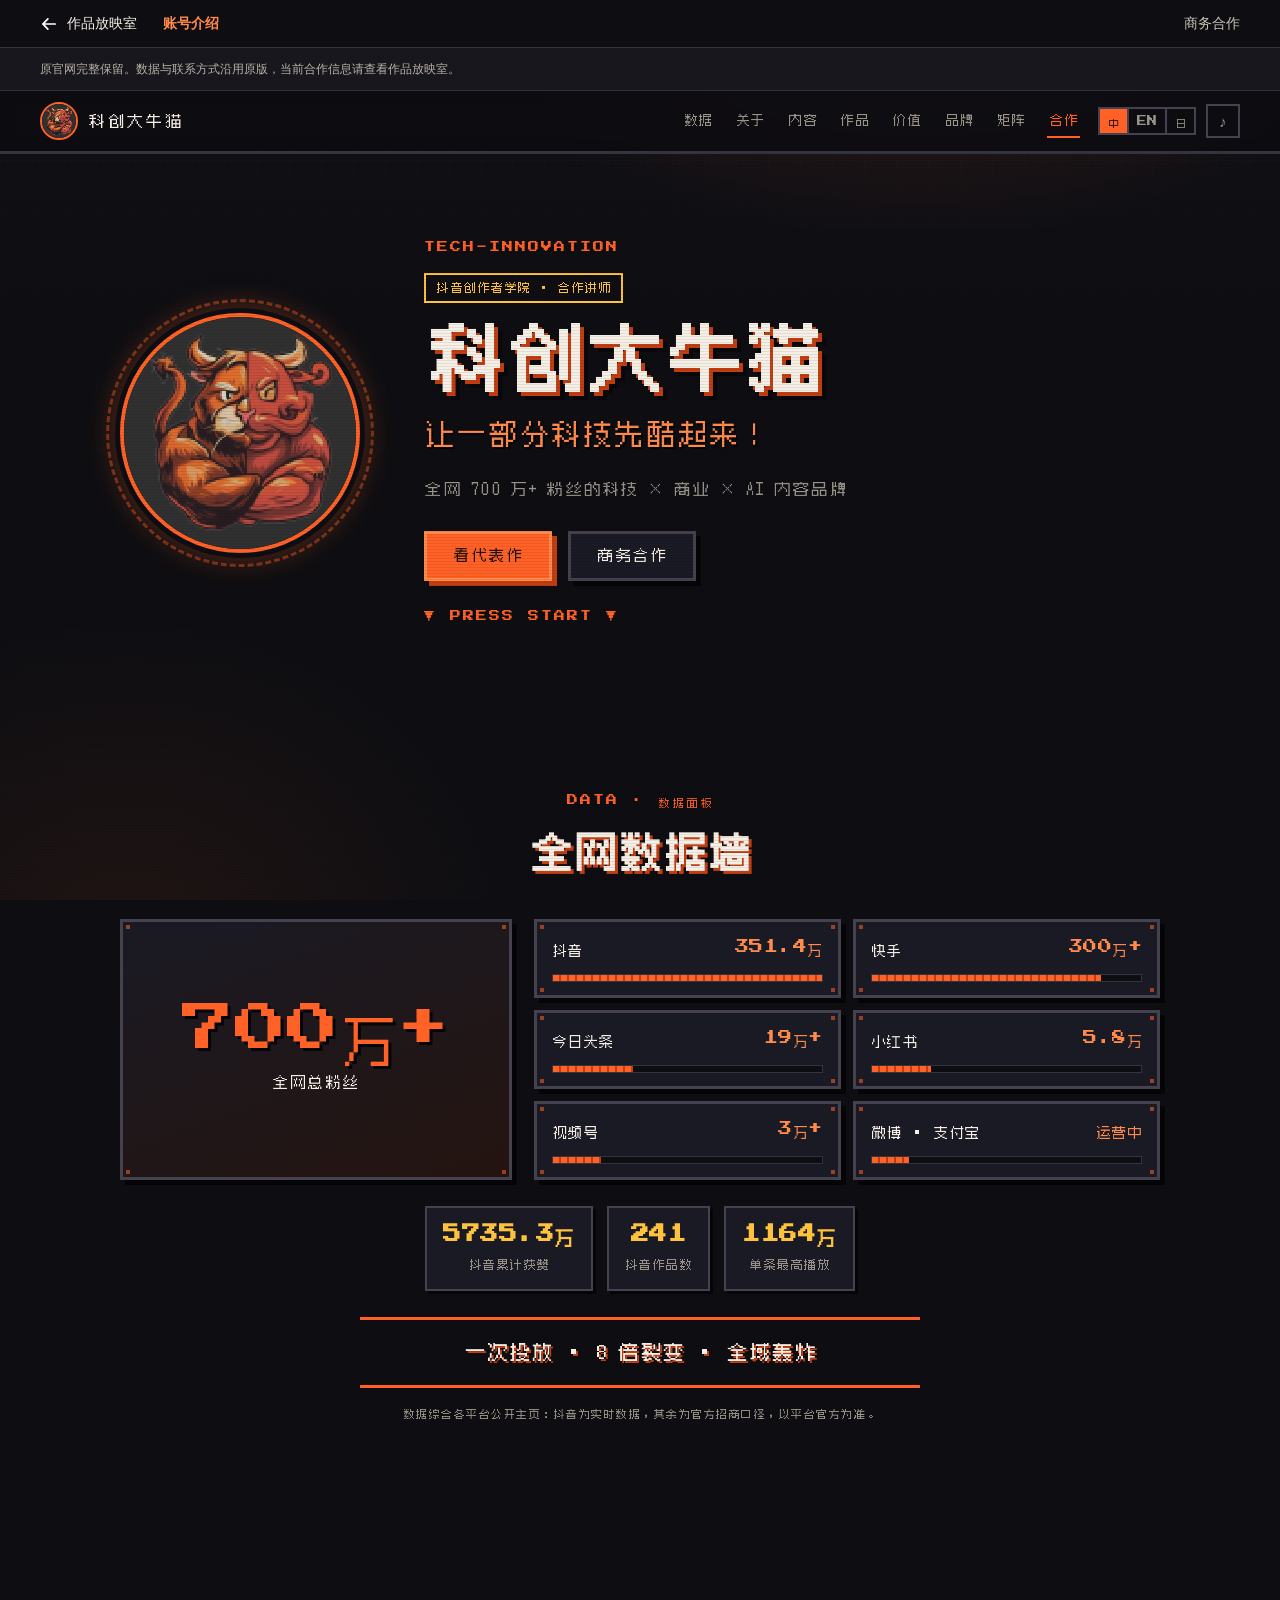
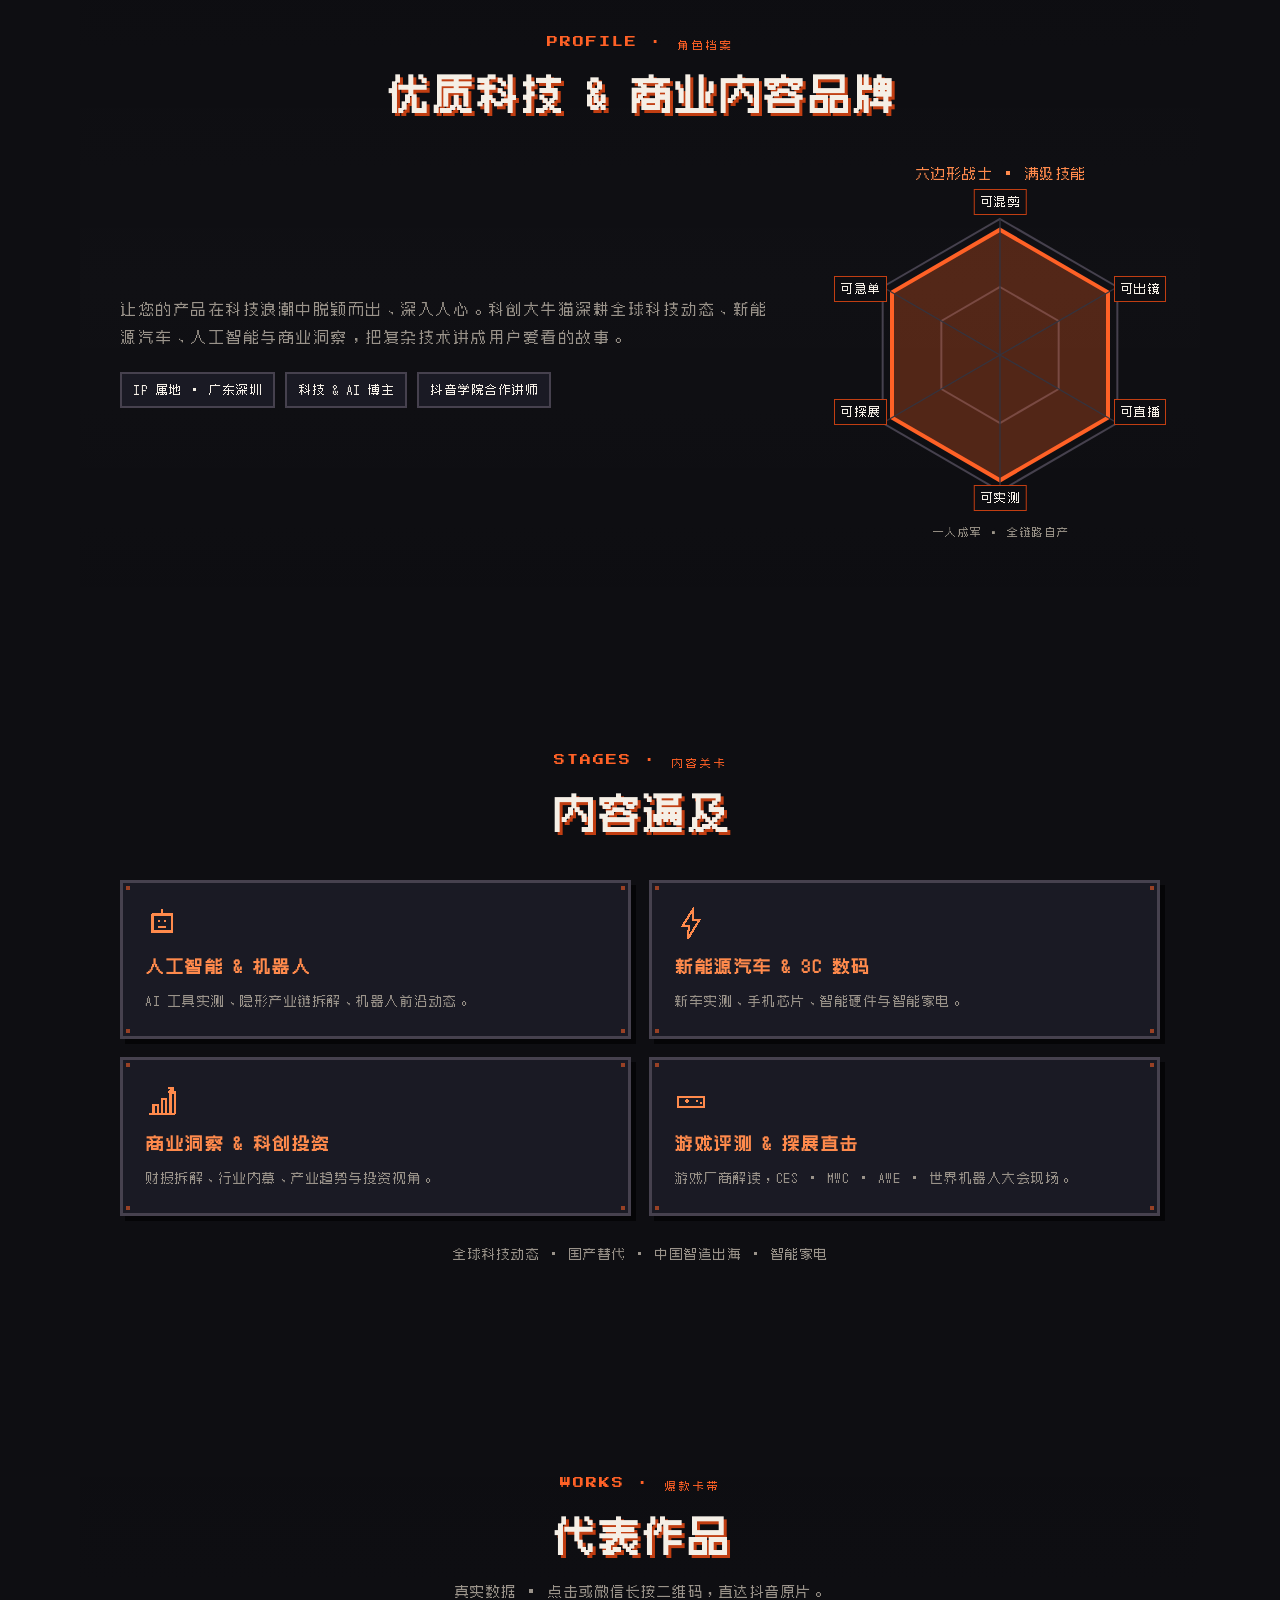
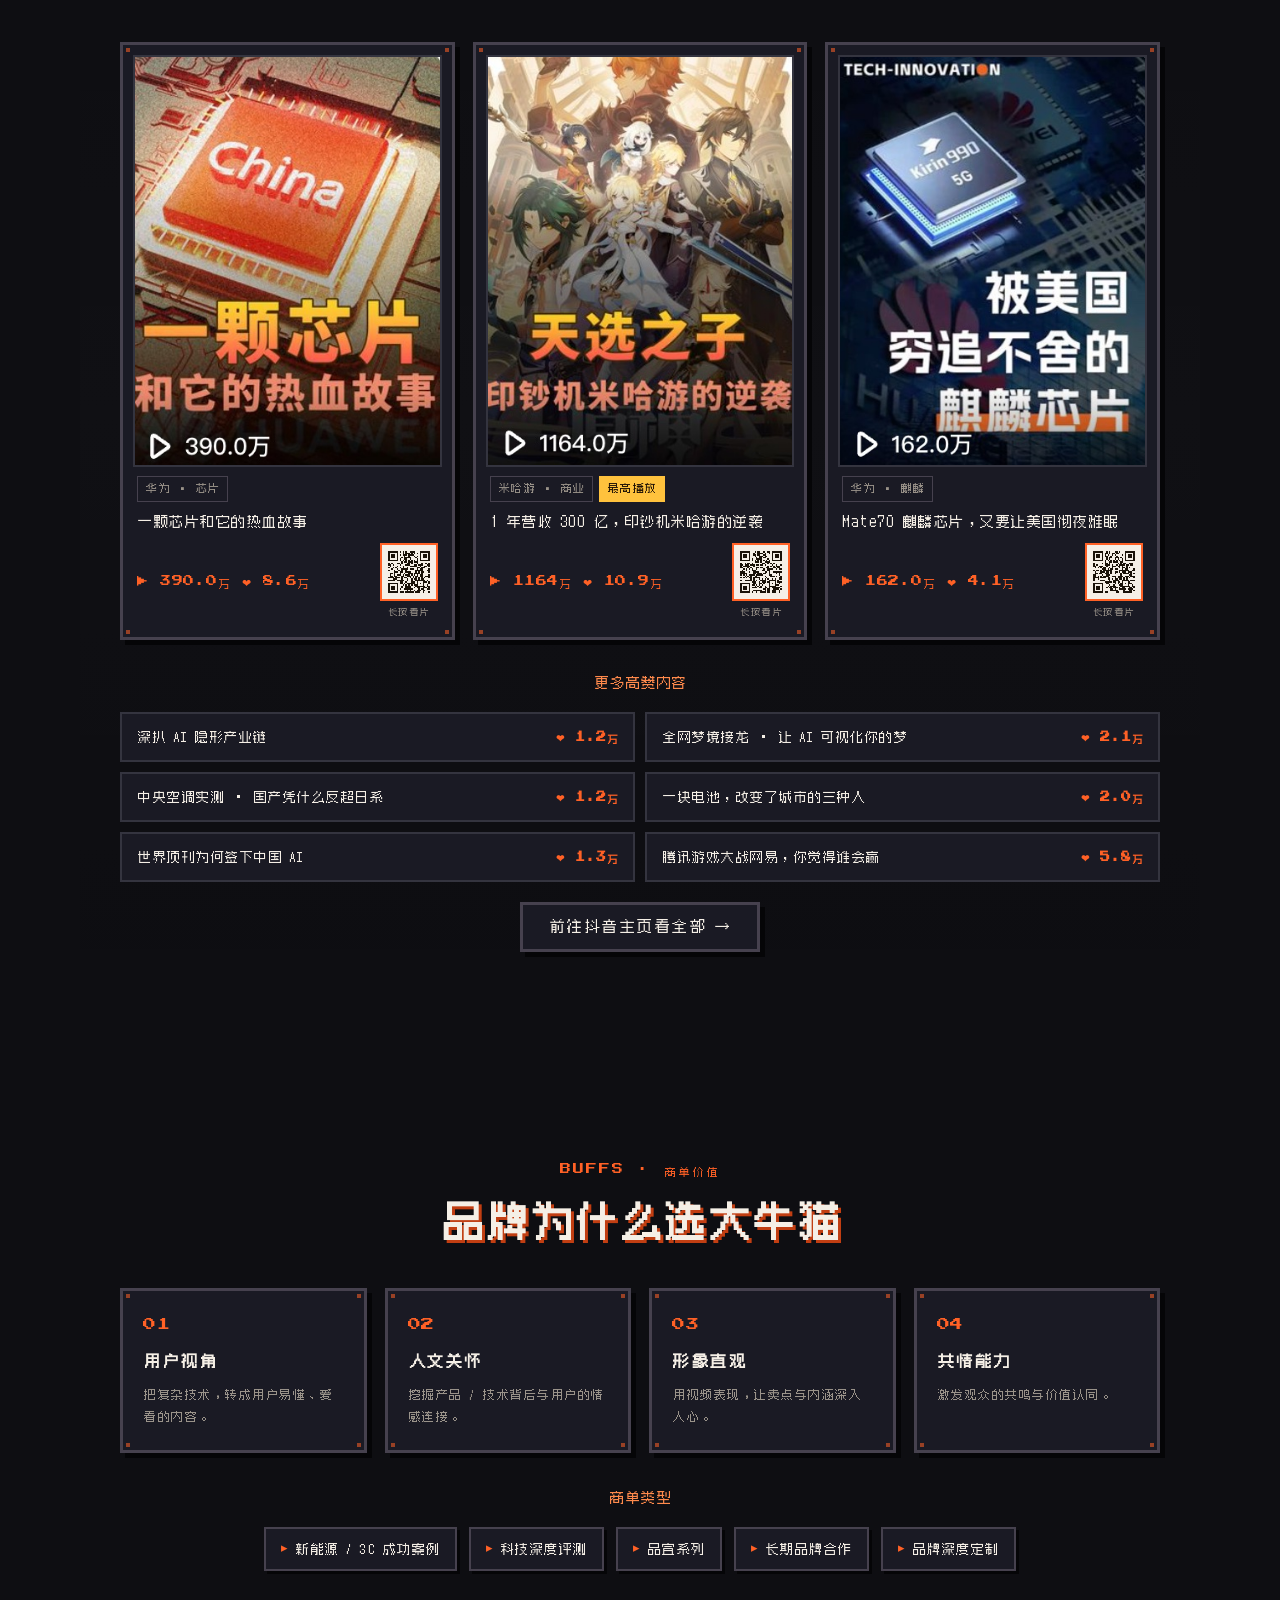
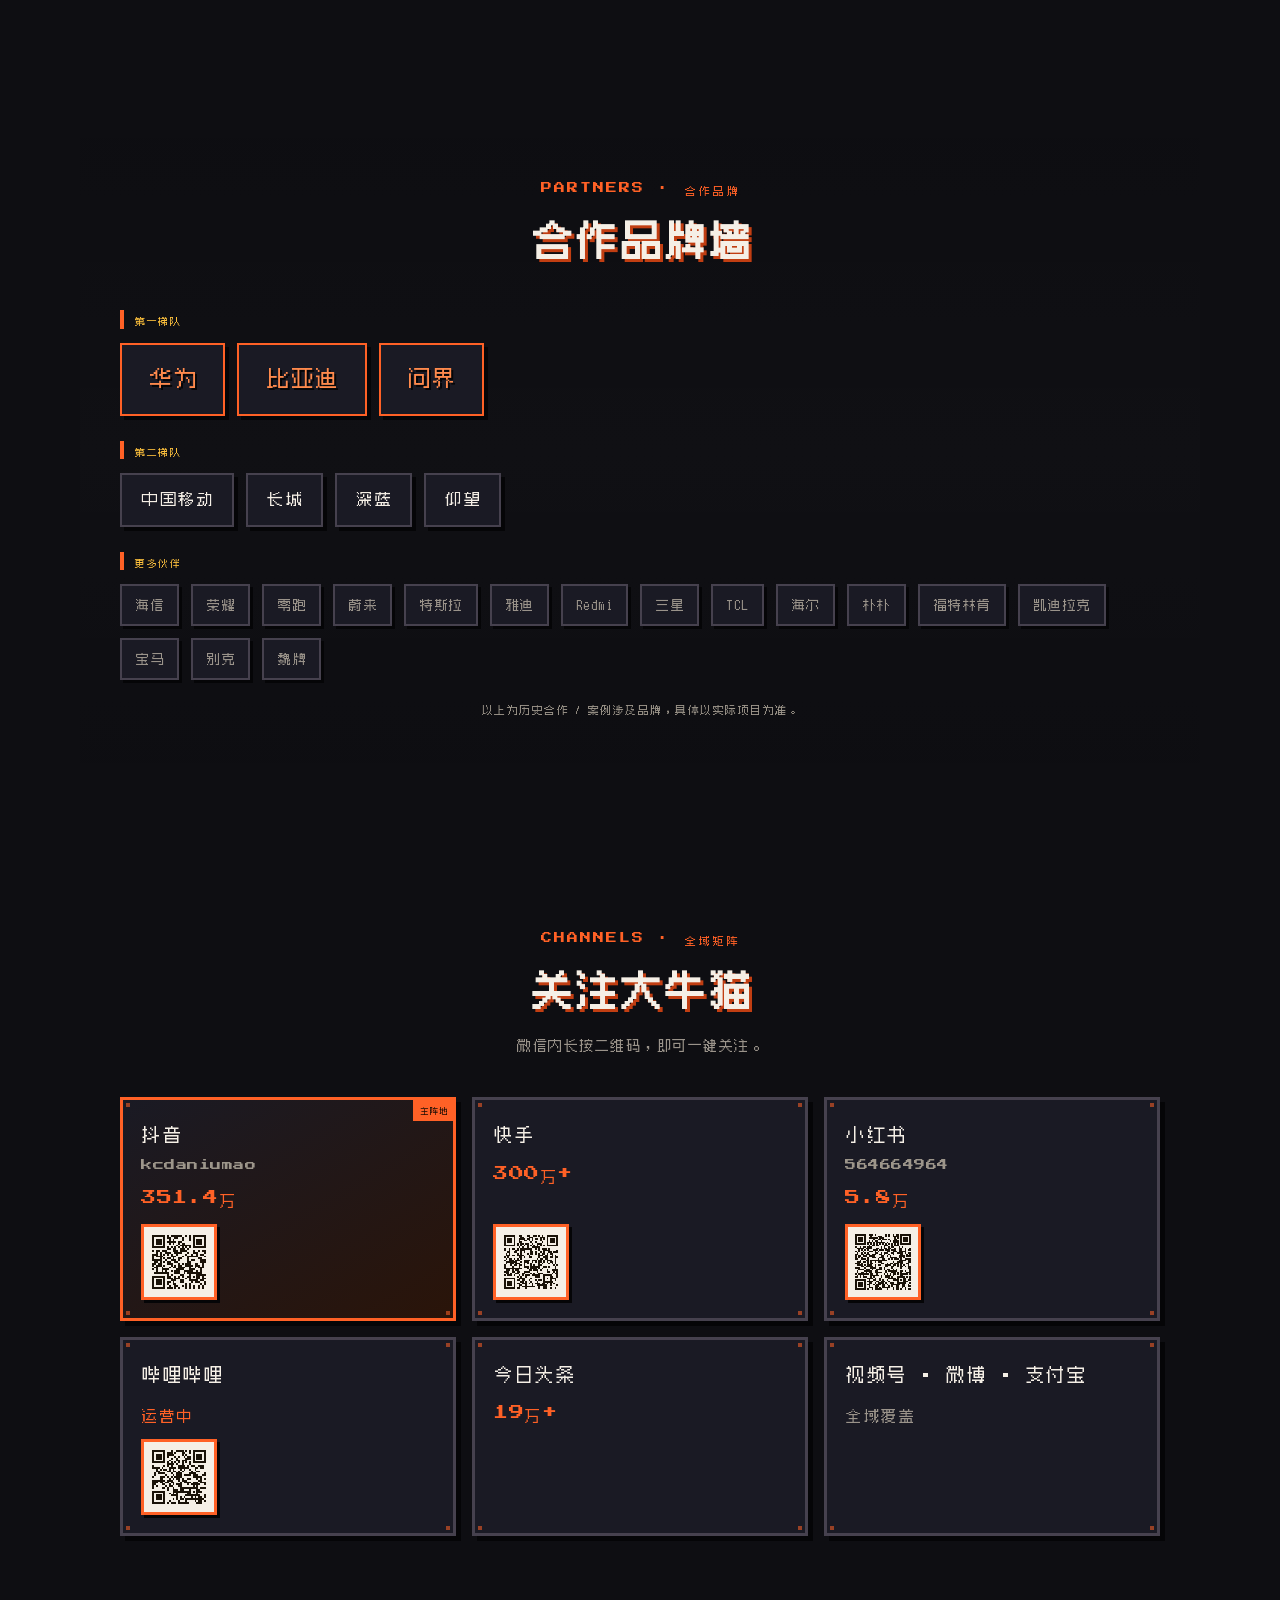
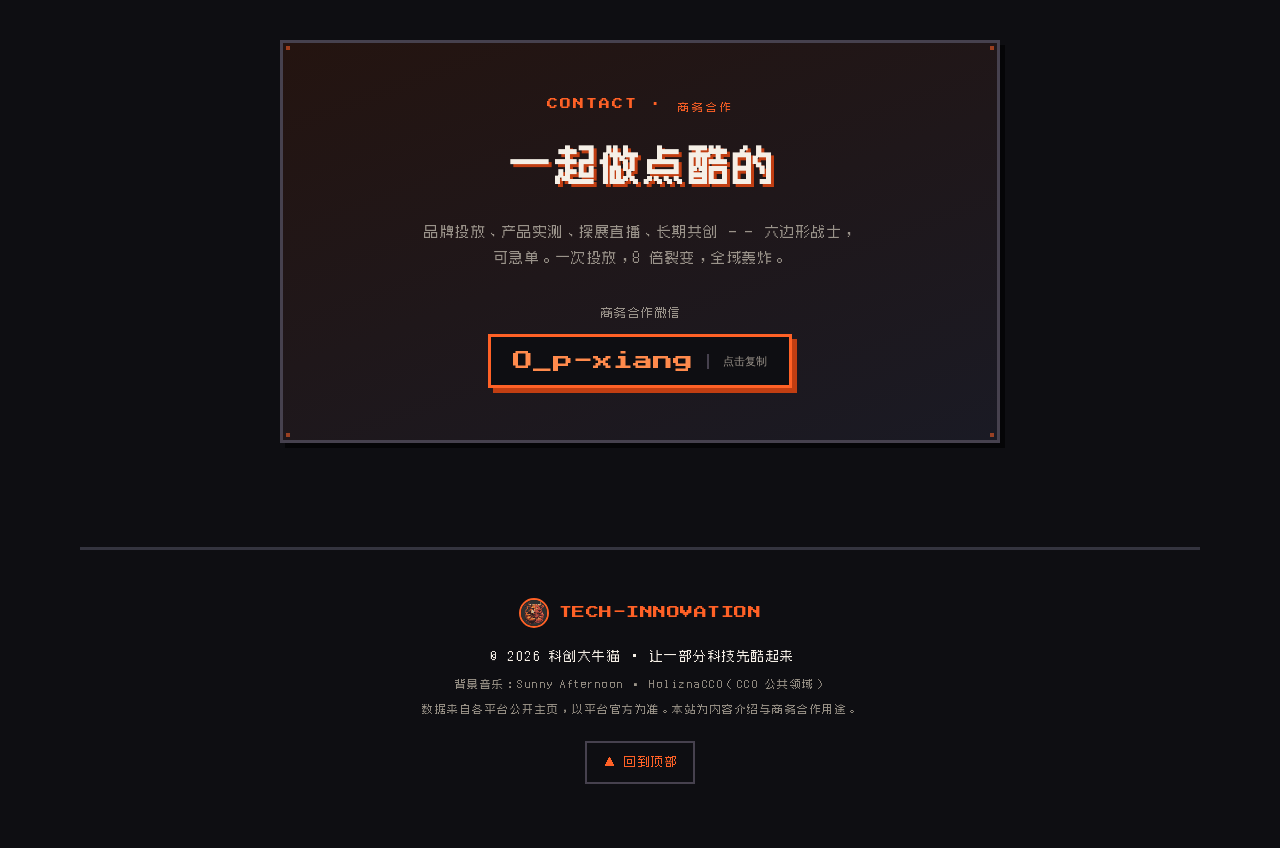
==== about.html @ 74a6132f "Preserve complete original website under account profile navigation" ====
<!DOCTYPE html>
<html lang="zh">
<head>
<meta charset="UTF-8">
<meta name="viewport" content="width=device-width, initial-scale=1.0, viewport-fit=cover">
<title>科创大牛猫 · 账号介绍</title>
<meta name="description" content="科创大牛猫 · 全网 700 万+ 粉丝的科技 × 商业 × AI 内容品牌。抖音创作者学院合作讲师，深耕 AI、新能源汽车、3C 数码、商业洞察与探展直击。品牌合作 vx：O_p-xiang。">
<meta name="theme-color" content="#0E0E12">
<link rel="icon" type="image/png" href="assets/favicon.png?v=2">
<!-- 建议后续另备 1200×630 横图作 og:image / twitter:image -->
<meta property="og:type" content="website">
<meta property="og:url" content="https://emanon4.github.io/tech-bull-cat/about.html">
<meta property="og:title" content="科创大牛猫 · 让一部分科技先酷起来">
<meta property="og:description" content="全网 700 万+ 粉丝的科技 × 商业 × AI 内容品牌。一次投放，8 倍裂变，全域轰炸。">
<meta property="og:image" content="https://emanon4.github.io/tech-bull-cat/assets/mascot128.png?v=2">
<meta name="twitter:card" content="summary">
<link rel="preconnect" href="https://fonts.googleapis.com">
<link rel="preconnect" href="https://fonts.gstatic.com" crossorigin>
<link href="https://fonts.googleapis.com/css2?family=Press+Start+2P&display=swap" rel="stylesheet">
<link rel="stylesheet" href="assets/legacy-style.css?v=20261030">
<link rel="canonical" href="https://emanon4.github.io/tech-bull-cat/about.html">
<link rel="stylesheet" href="assets/about-bridge.css?v=20261030">
</head>
<body>
<nav class="site-switch" aria-label="网站栏目">
  <a class="site-switch__back" href="./"><img src="assets/icons/arrow-right.svg" width="18" height="18" alt=""><span data-site-i18n="gallery">作品放映室</span></a>
  <span class="site-switch__current" aria-current="page" data-site-i18n="profile">账号介绍</span>
  <a class="site-switch__contact" href="./#contact" data-site-i18n="contact">商务合作</a>
</nav>
<aside class="site-archive-note"><p data-site-i18n="note">原官网完整保留。数据与联系方式沿用原版，当前合作信息请查看作品放映室。</p></aside>

<a class="skip" href="#main" data-i18n="a11y.skip">跳到主内容</a>
<div class="crt" aria-hidden="true"></div>
<div class="grid-bg" aria-hidden="true"></div>

<!-- ============ NAV ============ -->
<header class="nav" id="top">
  <a class="nav__brand" href="#top" aria-label="科创大牛猫">
    <img class="nav__avatar" src="assets/mascot.png?v=2" alt="" width="40" height="40">
    <span class="nav__name" data-i18n="brand.name">科创大牛猫</span>
  </a>
  <nav class="nav__links" aria-label="主导航">
    <a href="#stats" data-i18n="nav.stats">数据</a>
    <a href="#about" data-i18n="nav.about">关于</a>
    <a href="#content" data-i18n="nav.content">内容</a>
    <a href="#works" data-i18n="nav.works">作品</a>
    <a href="#value" data-i18n="nav.value">价值</a>
    <a href="#brands" data-i18n="nav.brands">品牌</a>
    <a href="#follow" data-i18n="nav.follow">矩阵</a>
    <a href="#contact" data-i18n="nav.contact">合作</a>
  </nav>
  <div class="nav__tools">
    <div class="lang" role="group" aria-label="Language / 语言">
      <button data-lang="zh" class="is-active" type="button" lang="zh" aria-pressed="true" aria-label="中文">中</button>
      <button data-lang="en" type="button" lang="en" aria-pressed="false" aria-label="English">EN</button>
      <button data-lang="ja" type="button" lang="ja" aria-pressed="false" aria-label="日本語">日</button>
    </div>
    <button class="bgm" id="bgm" type="button" aria-pressed="false" aria-label="背景音乐开关">
      <span class="bgm__ico" aria-hidden="true">♪</span>
    </button>
  </div>
</header>

<main id="main">

  <!-- ============ HERO ============ -->
  <section class="hero">
    <div class="hero__inner">
      <div class="hero__art">
        <div class="mascot">
          <img src="assets/mascot128.png?v=2" alt="科创大牛猫 —— 半猫半牛的像素吉祥物" width="220" height="220">
          <span class="mascot__ring" aria-hidden="true"></span>
        </div>
      </div>
      <div class="hero__copy">
        <p class="eyebrow" data-i18n="hero.eyebrow">TECH-INNOVATION</p>
        <span class="badge" data-i18n="hero.badge">抖音创作者学院 · 合作讲师</span>
        <h1 class="hero__title"><span data-i18n="brand.name">科创大牛猫</span></h1>
        <p class="hero__tag" data-i18n="hero.tagline">让一部分科技先酷起来！</p>
        <p class="hero__sub" data-i18n="hero.sub">全网 700 万+ 粉丝的科技 × 商业 × AI 内容品牌</p>
        <div class="hero__cta">
          <a class="btn btn--primary" href="#works"><span data-i18n="hero.cta1">看代表作</span></a>
          <a class="btn btn--ghost" href="#contact"><span data-i18n="hero.cta2">商务合作</span></a>
        </div>
        <p class="hero__start blink" data-i18n="hero.start">▼ PRESS START ▼</p>
      </div>
    </div>
  </section>

  <!-- ============ STATS ============ -->
  <section class="sec" id="stats">
    <div class="sec__head">
      <p class="eyebrow" data-i18n="stats.eyebrow">DATA · 数据面板</p>
      <h2 class="sec__title" data-i18n="stats.title">全网数据墙</h2>
    </div>
    <div class="stats">
      <div class="stat stat--hero panel">
        <div class="stat__num" data-count="700" data-suffix="万+" data-i18n="stats.totalN">700万+</div>
        <div class="stat__label" data-i18n="stats.total">全网总粉丝</div>
      </div>
      <ul class="stat-grid">
        <li class="panel stat-cell"><span class="sc__plat" data-i18n="st.dy">抖音</span><span class="sc__num" data-i18n="st.dyN">351.4万</span><span class="sc__bar"><b style="--w:100%"></b></span></li>
        <li class="panel stat-cell"><span class="sc__plat" data-i18n="st.ks">快手</span><span class="sc__num" data-i18n="st.ksN">300万+</span><span class="sc__bar"><b style="--w:85%"></b></span></li>
        <li class="panel stat-cell"><span class="sc__plat" data-i18n="st.tt">今日头条</span><span class="sc__num" data-i18n="st.ttN">19万+</span><span class="sc__bar"><b style="--w:30%"></b></span></li>
        <li class="panel stat-cell"><span class="sc__plat" data-i18n="st.xhs">小红书</span><span class="sc__num" data-i18n="st.xhsN">5.8万</span><span class="sc__bar"><b style="--w:22%"></b></span></li>
        <li class="panel stat-cell"><span class="sc__plat" data-i18n="st.sph">视频号</span><span class="sc__num" data-i18n="st.sphN">3万+</span><span class="sc__bar"><b style="--w:18%"></b></span></li>
        <li class="panel stat-cell"><span class="sc__plat" data-i18n="st.more">微博 · 支付宝</span><span class="sc__num" data-i18n="st.run">运营中</span><span class="sc__bar"><b style="--w:14%"></b></span></li>
      </ul>
    </div>
    <div class="stat-extra">
      <div class="chip"><b data-i18n="stats.likesN">5735.3万</b><span data-i18n="stats.likes">抖音累计获赞</span></div>
      <div class="chip"><b data-i18n="stats.worksN">241</b><span data-i18n="stats.works">抖音作品数</span></div>
      <div class="chip"><b data-i18n="stats.maxN">1163万</b><span data-i18n="stats.max">单条最高播放</span></div>
    </div>
    <p class="slogan-strip"><span data-i18n="stats.slogan">一次投放 · 8 倍裂变 · 全域轰炸</span></p>
    <p class="note" data-i18n="stats.note">数据综合各平台公开主页：抖音为实时数据，其余为官方招商口径，以平台官方为准。</p>
  </section>

  <!-- ============ ABOUT ============ -->
  <section class="sec sec--alt" id="about">
    <div class="sec__head">
      <p class="eyebrow" data-i18n="about.eyebrow">PROFILE · 角色档案</p>
      <h2 class="sec__title" data-i18n="about.title">优质科技 &amp; 商业内容品牌</h2>
    </div>
    <div class="about">
      <div class="about__text">
        <p data-i18n="about.body">让您的产品在科技浪潮中脱颖而出、深入人心。科创大牛猫深耕全球科技动态、新能源汽车、人工智能与商业洞察，把复杂技术讲成用户爱看的故事。</p>
        <div class="tags">
          <span class="tag" data-i18n="about.t1">IP 属地 · 广东深圳</span>
          <span class="tag" data-i18n="about.t2">数码博主</span>
          <span class="tag" data-i18n="about.t3">抖音学院合作讲师</span>
        </div>
      </div>
      <figure class="hex">
        <figcaption class="hex__title" data-i18n="about.hexTitle">六边形战士 · 满级技能</figcaption>
        <svg viewBox="0 0 240 240" role="img" aria-label="六边形战士技能雷达：可混剪、可出镜、可直播、可实测、可探展、可急单，全部满级">
          <polygon class="hex__grid" points="120,18 208,69 208,171 120,222 32,171 32,69"></polygon>
          <polygon class="hex__grid" points="120,69 164,94.5 164,145.5 120,171 76,145.5 76,94.5"></polygon>
          <polygon class="hex__fill" points="120,26 201,73 201,167 120,214 39,167 39,73"></polygon>
          <g class="hex__axis"><line x1="120" y1="120" x2="120" y2="18"/><line x1="120" y1="120" x2="208" y2="69"/><line x1="120" y1="120" x2="208" y2="171"/><line x1="120" y1="120" x2="120" y2="222"/><line x1="120" y1="120" x2="32" y2="171"/><line x1="120" y1="120" x2="32" y2="69"/></g>
        </svg>
        <ul class="hex__labels">
          <li style="--i:0" data-i18n="hex.1">可混剪</li>
          <li style="--i:1" data-i18n="hex.2">可出镜</li>
          <li style="--i:2" data-i18n="hex.3">可直播</li>
          <li style="--i:3" data-i18n="hex.4">可实测</li>
          <li style="--i:4" data-i18n="hex.5">可探展</li>
          <li style="--i:5" data-i18n="hex.6">可急单</li>
        </ul>
        <p class="hex__note" data-i18n="about.hexNote">一人成军 · 全链路自产</p>
      </figure>
    </div>
  </section>

  <!-- ============ CONTENT ============ -->
  <section class="sec" id="content">
    <div class="sec__head">
      <p class="eyebrow" data-i18n="content.eyebrow">STAGES · 内容关卡</p>
      <h2 class="sec__title" data-i18n="content.title">内容遍及</h2>
    </div>
    <div class="cards">
      <article class="panel card">
        <svg class="card__ico" viewBox="0 0 16 16" fill="none" stroke="currentColor" stroke-width="1" shape-rendering="crispEdges" aria-hidden="true">
          <path d="M8 1V3 M3.5 3.5H12.5V11.5H3.5V3.5 M6 6.5H7 M9 6.5H10 M6 9.5H10"/>
        </svg>
        <h3 data-i18n="c1.t">人工智能 &amp; 机器人</h3>
        <p data-i18n="c1.d">AI 工具实测、隐形产业链拆解、机器人前沿动态。</p>
      </article>
      <article class="panel card">
        <svg class="card__ico" viewBox="0 0 16 16" fill="none" stroke="currentColor" stroke-width="1" shape-rendering="crispEdges" aria-hidden="true">
          <path d="M9 1 L4 9 H7 L6.5 15 L12 6 H9 L9 1Z"/>
        </svg>
        <h3 data-i18n="c2.t">新能源汽车 &amp; 3C 数码</h3>
        <p data-i18n="c2.d">新车实测、手机芯片、智能硬件与智能家电。</p>
      </article>
      <article class="panel card">
        <svg class="card__ico" viewBox="0 0 16 16" fill="none" stroke="currentColor" stroke-width="1" shape-rendering="crispEdges" aria-hidden="true">
          <path d="M2 14H14 M4 14V10H6V14 M8 14V7H10V14 M12 14V4H14V14 M11 4L13 2 M11 2H13V4"/>
        </svg>
        <h3 data-i18n="c3.t">商业洞察 &amp; 科创投资</h3>
        <p data-i18n="c3.d">财报拆解、行业内幕、产业趋势与投资视角。</p>
      </article>
      <article class="panel card">
        <svg class="card__ico" viewBox="0 0 16 16" fill="none" stroke="currentColor" stroke-width="1" shape-rendering="crispEdges" aria-hidden="true">
          <path d="M2 6H14V11H2V6Z M5 8H7 M6 7V9 M10.5 8H11.5 M12 9H13"/>
        </svg>
        <h3 data-i18n="c4.t">游戏评测 &amp; 探展直击</h3>
        <p data-i18n="c4.d">游戏厂商解读，CES · MWC · AWE · 世界机器人大会现场。</p>
      </article>
    </div>
    <p class="content-tags" data-i18n="content.tags">全球科技动态 · 国产替代 · 中国智造出海 · 智能家电</p>
  </section>

  <!-- ============ WORKS ============ -->
  <section class="sec sec--alt" id="works">
    <div class="sec__head">
      <p class="eyebrow" data-i18n="works.eyebrow">WORKS · 爆款卡带</p>
      <h2 class="sec__title" data-i18n="works.title">代表作品</h2>
      <p class="sec__lead" data-i18n="works.lead">真实数据 · 点击或微信长按二维码，直达抖音原片。</p>
    </div>
    <div class="works">
      <a class="panel work" href="https://v.douyin.com/WeYpG-ywB4M/" target="_blank" rel="noopener" aria-label="作品：一颗芯片和它的热血故事，390.0万播放，新窗口打开">
        <span class="work__cover"><img src="assets/works/chip.jpg?v=3" alt="一颗芯片和它的热血故事 封面" loading="lazy"></span>
        <span class="work__tags"><span class="work__tag" data-i18n="wk.1tag">华为 · 芯片</span></span>
        <span class="work__title" data-i18n="wk.1t">一颗芯片和它的热血故事</span>
        <span class="work__foot">
          <span class="work__stat" data-i18n="wk.1stat">▶ 378.2万　❤ 8.6万</span>
          <span class="work__qr"><img src="assets/qr/v_chip.png?v=2" alt="扫码看视频" width="58" height="58" loading="lazy"><i data-i18n="work.scan">长按看片</i></span>
        </span>
      </a>
      <a class="panel work" href="https://v.douyin.com/i1YeHHDtzqM/" target="_blank" rel="noopener" aria-label="作品：1年营收300亿，米哈游有多赚钱，1164万播放，新窗口打开">
        <span class="work__cover"><img src="assets/works/mihoyo.jpg?v=3" alt="印钞机米哈游的逆袭 封面" loading="lazy"></span>
        <span class="work__tags"><span class="work__tag" data-i18n="wk.2tag">米哈游 · 商业</span><span class="work__tag work__tag--hot" data-i18n="wk.hot">最高播放</span></span>
        <span class="work__title" data-i18n="wk.2t">1 年营收 300 亿，印钞机米哈游的逆袭</span>
        <span class="work__foot">
          <span class="work__stat" data-i18n="wk.2stat">▶ 1163万　❤ 10.9万</span>
          <span class="work__qr"><img src="assets/qr/v_mihoyo.png?v=2" alt="扫码看视频" width="58" height="58" loading="lazy"><i data-i18n="work.scan">长按看片</i></span>
        </span>
      </a>
      <a class="panel work" href="https://v.douyin.com/4o_baHnazpw/" target="_blank" rel="noopener" aria-label="作品：Mate70 麒麟芯片，又要让美国彻夜难眠，162.0万播放，新窗口打开">
        <span class="work__cover"><img src="assets/works/mate70.jpg?v=3" alt="被美国穷追不舍的麒麟芯片 封面" loading="lazy"></span>
        <span class="work__tags"><span class="work__tag" data-i18n="wk.3tag">华为 · 麒麟</span></span>
        <span class="work__title" data-i18n="wk.3t">Mate70 麒麟芯片，又要让美国彻夜难眠</span>
        <span class="work__foot">
          <span class="work__stat" data-i18n="wk.3stat">▶ 158.4万　❤ 4.1万</span>
          <span class="work__qr"><img src="assets/qr/v_mate70.png?v=2" alt="扫码看视频" width="58" height="58" loading="lazy"><i data-i18n="work.scan">长按看片</i></span>
        </span>
      </a>
    </div>
    <div class="more">
      <p class="more__title" data-i18n="works.moreTitle">更多高赞内容</p>
      <ul class="more__list">
        <li><span data-i18n="wk.m1">深扒 AI 隐形产业链</span><b data-i18n="wk.m1k">❤ 1.2万</b></li>
        <li><span data-i18n="wk.m2">全网梦境接龙 · 让 AI 可视化你的梦</span><b data-i18n="wk.m2k">❤ 2.1万</b></li>
        <li><span data-i18n="wk.m3">中央空调实测 · 国产凭什么反超日系</span><b data-i18n="wk.m3k">❤ 1.2万</b></li>
        <li><span data-i18n="wk.m4">一块电池，改变了城市的三种人</span><b data-i18n="wk.m4k">❤ 2.0万</b></li>
        <li><span data-i18n="wk.m5">世界顶刊为何签下中国 AI</span><b data-i18n="wk.m5k">❤ 1.3万</b></li>
        <li><span data-i18n="wk.m6">腾讯游戏大战网易，你觉得谁会赢</span><b data-i18n="wk.m6k">❤ 5.8万</b></li>
      </ul>
      <a class="btn btn--ghost more__all" href="https://v.douyin.com/FBFvHm3LguQ/" target="_blank" rel="noopener"><span data-i18n="works.all">前往抖音主页看全部 →</span></a>
    </div>
  </section>

  <!-- ============ VALUE ============ -->
  <section class="sec" id="value">
    <div class="sec__head">
      <p class="eyebrow" data-i18n="value.eyebrow">BUFFS · 商单价值</p>
      <h2 class="sec__title" data-i18n="value.title">品牌为什么选大牛猫</h2>
    </div>
    <div class="cards cards--4">
      <article class="panel buff"><span class="buff__k">01</span><h3 data-i18n="v1.t">用户视角</h3><p data-i18n="v1.d">把复杂技术，转成用户易懂、爱看的内容。</p></article>
      <article class="panel buff"><span class="buff__k">02</span><h3 data-i18n="v2.t">人文关怀</h3><p data-i18n="v2.d">挖掘产品 / 技术背后与用户的情感连接。</p></article>
      <article class="panel buff"><span class="buff__k">03</span><h3 data-i18n="v3.t">形象直观</h3><p data-i18n="v3.d">用视频表现，让卖点与内涵深入人心。</p></article>
      <article class="panel buff"><span class="buff__k">04</span><h3 data-i18n="v4.t">共情能力</h3><p data-i18n="v4.d">激发观众的共鸣与价值认同。</p></article>
    </div>
    <p class="types-title" data-i18n="value.typesTitle">商单类型</p>
    <ul class="types">
      <li data-i18n="ty.1">新能源 / 3C 成功案例</li>
      <li data-i18n="ty.2">科技深度评测</li>
      <li data-i18n="ty.3">品宣系列</li>
      <li data-i18n="ty.4">长期品牌合作</li>
      <li data-i18n="ty.5">品牌深度定制</li>
    </ul>
  </section>

  <!-- ============ BRANDS ============ -->
  <section class="sec sec--alt" id="brands">
    <div class="sec__head">
      <p class="eyebrow" data-i18n="brands.eyebrow">PARTNERS · 合作品牌</p>
      <h2 class="sec__title" data-i18n="brands.title">合作品牌墙</h2>
    </div>
    <div class="tier">
      <span class="tier__lv" data-i18n="brands.t1">第一梯队</span>
      <div class="tier__row tier__row--1">
        <span class="plate">华为</span><span class="plate">比亚迪</span><span class="plate">问界</span>
      </div>
    </div>
    <div class="tier">
      <span class="tier__lv" data-i18n="brands.t2">第二梯队</span>
      <div class="tier__row tier__row--2">
        <span class="plate">中国移动</span><span class="plate">长城</span><span class="plate">深蓝</span><span class="plate">仰望</span>
      </div>
    </div>
    <div class="tier">
      <span class="tier__lv" data-i18n="brands.t3">更多伙伴</span>
      <div class="tier__row tier__row--3">
        <span class="plate">海信</span><span class="plate">荣耀</span><span class="plate">零跑</span><span class="plate">蔚来</span><span class="plate">特斯拉</span><span class="plate">雅迪</span><span class="plate">Redmi</span><span class="plate">三星</span><span class="plate">TCL</span><span class="plate">海尔</span><span class="plate">朴朴</span><span class="plate">福特林肯</span><span class="plate">凯迪拉克</span><span class="plate">宝马</span><span class="plate">别克</span><span class="plate">魏牌</span>
      </div>
    </div>
    <p class="note" data-i18n="brands.note">以上为历史合作 / 案例涉及品牌，具体以实际项目为准。</p>
  </section>

  <!-- ============ PLATFORMS ============ -->
  <section class="sec" id="follow">
    <div class="sec__head">
      <p class="eyebrow" data-i18n="follow.eyebrow">CHANNELS · 全域矩阵</p>
      <h2 class="sec__title" data-i18n="follow.title">关注大牛猫</h2>
      <p class="sec__lead" data-i18n="follow.scan">微信内长按二维码，即可一键关注。</p>
    </div>
    <div class="plats">
      <a class="panel plat plat--main" href="https://v.douyin.com/FBFvHm3LguQ/" target="_blank" rel="noopener" aria-label="抖音 科创大牛猫 主页，新窗口打开">
        <span class="plat__head">
          <span class="plat__name">抖音</span>
          <span class="plat__id">kcdaniumao</span>
          <span class="plat__num" data-i18n="follow.dyN">351.4万</span>
        </span>
        <span class="plat__qr"><img src="assets/qr/p_douyin.png?v=2" alt="抖音二维码" width="76" height="76" loading="lazy"></span>
        <span class="plat__badge" data-i18n="follow.main">主阵地</span>
      </a>
      <a class="panel plat" href="https://www.kuaishou.com/profile/3xjujmy5s7rjd3u" target="_blank" rel="noopener" aria-label="快手主页，新窗口打开">
        <span class="plat__head"><span class="plat__name">快手</span><span class="plat__num" data-i18n="follow.ksN">300万+</span></span>
        <span class="plat__qr"><img src="assets/qr/p_kuaishou.png?v=2" alt="快手二维码" width="76" height="76" loading="lazy"></span>
      </a>
      <a class="panel plat" href="https://www.xiaohongshu.com/user/profile/5be12ed373b00b00019720ae" target="_blank" rel="noopener" aria-label="小红书主页，新窗口打开">
        <span class="plat__head"><span class="plat__name">小红书</span><span class="plat__id">564664964</span><span class="plat__num" data-i18n="follow.xhsN">5.8万</span></span>
        <span class="plat__qr"><img src="assets/qr/p_xhs.png?v=2" alt="小红书二维码" width="76" height="76" loading="lazy"></span>
      </a>
      <a class="panel plat" href="https://space.bilibili.com/385938457" target="_blank" rel="noopener" aria-label="哔哩哔哩主页，新窗口打开">
        <span class="plat__head"><span class="plat__name">哔哩哔哩</span><span class="plat__num" data-i18n="follow.run">运营中</span></span>
        <span class="plat__qr"><img src="assets/qr/p_bili.png?v=2" alt="哔哩哔哩二维码" width="76" height="76" loading="lazy"></span>
      </a>
      <a class="panel plat" href="https://www.toutiao.com/c/user/token/CigOFY0NaehNR-f90SySuB4EGu_2X77axUFl7mqmRJTa4TfqJOEJn1w-GkkKPAAAAAAAAAAAAABPyiiZNib5x8LjpQleTt0syWHmQLKb8YjTnICcvRaFobzAYMwyKNj3PjvSkjt_afYW6xDyo4MOGMPFg-oEIgEDB036AQ==/" target="_blank" rel="noopener" aria-label="今日头条主页，新窗口打开">
        <span class="plat__head"><span class="plat__name">今日头条</span><span class="plat__num" data-i18n="follow.ttN">19万+</span></span>
      </a>
      <div class="panel plat plat--soft">
        <span class="plat__head"><span class="plat__name" data-i18n="follow.more">视频号 · 微博 · 支付宝</span><span class="plat__num" data-i18n="follow.run2">全域覆盖</span></span>
      </div>
    </div>
  </section>

  <!-- ============ CONTACT ============ -->
  <section class="sec sec--cta" id="contact">
    <div class="cta-box panel">
      <p class="eyebrow" data-i18n="contact.eyebrow">CONTACT · 商务合作</p>
      <h2 class="cta-box__title" data-i18n="contact.title">一起做点酷的</h2>
      <p class="cta-box__body" data-i18n="contact.body">品牌投放、产品实测、探展直播、长期共创 —— 六边形战士，可急单。一次投放，8 倍裂变，全域轰炸。</p>
      <div class="wx">
        <span class="wx__label" data-i18n="contact.wxLabel">商务合作微信</span>
        <button class="wx__id" id="copyWx" type="button" data-wx="O_p-xiang">
          <span class="wx__code">O_p-xiang</span>
          <span class="wx__copy" data-i18n="contact.copy">点击复制</span>
        </button>
      </div>
    </div>
  </section>

</main>

<!-- ============ FOOTER ============ -->
<footer class="foot">
  <div class="foot__brand">
    <img src="assets/mascot.png?v=2" alt="" width="32" height="32">
    <span>TECH-INNOVATION</span>
  </div>
  <p class="foot__copy" data-i18n="foot.copy">© 2026 科创大牛猫 · 让一部分科技先酷起来</p>
  <p class="foot__music" data-i18n="foot.music">背景音乐：Sunny Afternoon · HoliznaCC0（CC0 公共领域）</p>
  <p class="foot__note" data-i18n="foot.note">数据来自各平台公开主页，以平台官方为准。本站为内容介绍与商务合作用途。</p>
  <a class="foot__top" href="#top" data-i18n="foot.top">▲ 回到顶部</a>
</footer>

<audio id="audio" loop preload="none" src="assets/bgm.mp3"></audio>
<div class="toast" id="toast" role="status" aria-live="polite"></div>
<script src="assets/legacy-main.js?v=20261030"></script>
<script src="assets/about-bridge.js?v=20261030"></script>
</body>
</html>
---- assets/legacy-style.css ----
/* ============================================================
   科创大牛猫 · 像素风官网  style.css
   主色 #FF6126 · 暗色科技底 · Zpix 像素字体 · CRT 质感
   ============================================================ */

@font-face{
  font-family:'Zpix';
  src:url('zpix-subset.woff2?v=2') format('woff2');
  font-weight:normal; font-style:normal; font-display:swap;
}

:root{
  --bg:#0E0E12;
  --bg2:#14141B;
  --panel:#1A1A24;
  --panel2:#20202C;
  --line:#34343F;
  --line2:#46414E;
  --ink:#F5EFE6;
  --ink-dim:#9A938A;
  --ink-faint:#9C958A;     /* 提亮至 AA：bg 上≈5.5:1 / panel 上≈5:1 */
  --orange:#FF6126;
  --orange-bri:#FF8A4C;
  --orange-deep:#C13E12;
  --gold:#FFC23D;
  --cyan:#2BE8C8;
  --shadow:#050507;
  --qr-paper:#F5EFE6;
  --pix:'Press Start 2P','Zpix',ui-monospace,monospace;
  --cjk:'Zpix',ui-monospace,'Courier New',monospace;
  --maxw:1120px;
  --n:7px;
}

*{box-sizing:border-box;margin:0;padding:0}
html{scroll-behavior:smooth}
body{
  font-family:var(--cjk);
  background:var(--bg);
  color:var(--ink);
  line-height:1.85;
  font-size:15px;
  letter-spacing:.5px;
  overflow-x:hidden;
  -webkit-font-smoothing:none;
  image-rendering:pixelated;
  position:relative;
  min-height:100vh;
}
:lang(zh){word-break:normal;overflow-wrap:break-word}
img{display:block;image-rendering:pixelated}
a{color:inherit;text-decoration:none}
svg{display:block}

/* ---- 统一键盘焦点（高对比，不依赖默认 outline） ---- */
a:focus-visible,button:focus-visible,.btn:focus-visible,.wx__id:focus-visible,
.work:focus-visible,.plat:focus-visible,.plate:focus-visible,.foot__top:focus-visible,
.lang button:focus-visible,.nav__links a:focus-visible{
  outline:3px solid var(--gold);outline-offset:3px}

/* ---- skip link ---- */
.skip{position:fixed;left:8px;top:-60px;z-index:200;background:var(--orange);color:#1a0d05;
  padding:8px 14px;font-family:var(--pix);font-size:11px;transition:top .2s}
.skip:focus{top:8px}

/* ---- CRT scanlines + grid bg ---- */
.crt{position:fixed;inset:0;z-index:90;pointer-events:none;
  background:repeating-linear-gradient(0deg,rgba(0,0,0,0) 0 2px,rgba(0,0,0,.13) 2px 3px);
  mix-blend-mode:multiply;opacity:.6}
.grid-bg{position:fixed;inset:0;z-index:-1;pointer-events:none;
  background:
    radial-gradient(900px 520px at 72% -8%,rgba(255,97,38,.20),transparent 60%),
    radial-gradient(700px 600px at 10% 105%,rgba(255,97,38,.08),transparent 55%),
    linear-gradient(180deg,#101016,var(--bg) 40%);
}
.grid-bg::after{content:"";position:absolute;inset:0;opacity:.35;
  background-image:
    linear-gradient(rgba(255,255,255,.035) 1px,transparent 1px),
    linear-gradient(90deg,rgba(255,255,255,.035) 1px,transparent 1px);
  background-size:32px 32px;
  mask-image:linear-gradient(180deg,#000,transparent 70%)}

/* ============ generic panel ============ */
.panel{
  position:relative;background:var(--panel);
  border:3px solid var(--line2);
  box-shadow:5px 5px 0 0 var(--shadow);
}
.panel::before{content:"";position:absolute;inset:3px;pointer-events:none;
  background-image:
    linear-gradient(var(--orange),var(--orange)),linear-gradient(var(--orange),var(--orange)),
    linear-gradient(var(--orange),var(--orange)),linear-gradient(var(--orange),var(--orange));
  background-repeat:no-repeat;background-size:4px 4px;
  background-position:left top,right top,left bottom,right bottom;opacity:.55}

/* ============ NAV ============ */
.nav{position:sticky;top:0;z-index:100;display:flex;align-items:center;gap:18px;
  padding:11px clamp(14px,4vw,40px);
  background:rgba(12,12,17,.86);backdrop-filter:blur(6px);
  border-bottom:3px solid var(--line)}
.nav__brand{display:flex;align-items:center;gap:10px;flex:0 0 auto}
.nav__avatar{width:38px;height:38px;border:2px solid var(--orange);border-radius:50%}
.nav__name{font-family:var(--cjk);font-size:16px;color:var(--ink);letter-spacing:1px}
.nav__links{display:flex;gap:clamp(7px,1.5vw,20px);margin-left:auto;flex-wrap:wrap;justify-content:center}
.nav__links a{font-size:13px;color:var(--ink-dim);padding:4px 2px;border-bottom:2px solid transparent;transition:.15s}
.nav__links a:hover,.nav__links a:focus-visible{color:var(--orange-bri);border-bottom-color:var(--orange)}
.nav__links a.active{color:var(--orange);border-bottom-color:var(--orange)}
.nav__tools{display:flex;align-items:center;gap:10px;flex:0 0 auto}
.lang{display:flex;border:2px solid var(--line2)}
.lang button{font-family:var(--pix);font-size:10px;background:transparent;color:var(--ink-dim);
  border:none;padding:7px 8px;cursor:pointer;border-right:2px solid var(--line2);line-height:1}
.lang button:last-child{border-right:none}
.lang button.is-active{background:var(--orange);color:#1a0d05}
.lang button:hover:not(.is-active){color:var(--ink)}
.bgm{width:34px;height:34px;border:2px solid var(--line2);background:transparent;color:var(--ink-dim);
  cursor:pointer;display:grid;place-items:center;font-size:15px}
.bgm[aria-pressed="true"]{color:var(--orange);border-color:var(--orange);box-shadow:0 0 12px rgba(255,97,38,.5)}
.bgm.playing .bgm__ico{animation:pulse 1s steps(2) infinite}

/* ============ shared section ============ */
.sec{max-width:var(--maxw);margin:0 auto;padding:clamp(56px,9vw,104px) clamp(16px,4vw,40px)}
.sec--alt{background:linear-gradient(180deg,transparent,rgba(255,255,255,.012),transparent)}
.sec__head{margin-bottom:38px;text-align:center}
.eyebrow{font-family:var(--pix);font-size:11px;color:var(--orange);letter-spacing:2px;margin-bottom:14px}
.sec__title{font-size:clamp(24px,4.4vw,40px);line-height:1.4;color:var(--ink);
  text-shadow:3px 3px 0 var(--orange-deep)}
.sec__lead{margin-top:14px;color:var(--ink-dim);font-size:14px}

/* ============ HERO ============ */
.hero{max-width:var(--maxw);margin:0 auto;padding:clamp(40px,7vw,84px) clamp(16px,4vw,40px) clamp(30px,5vw,60px)}
.hero__inner{display:grid;grid-template-columns:auto 1fr;gap:clamp(24px,5vw,64px);align-items:center}
.hero__art{display:grid;place-items:center}
.mascot{position:relative;width:clamp(160px,30vw,240px);aspect-ratio:1}
.mascot img{width:100%;height:100%;border:4px solid var(--orange);border-radius:50%;
  background:#2c2c33;box-shadow:0 0 0 5px var(--bg),0 0 34px rgba(255,97,38,.45);
  animation:bob 3.4s ease-in-out infinite}
.mascot__ring{position:absolute;inset:-14px;border:3px dashed rgba(255,97,38,.4);border-radius:50%;
  animation:spin 22s linear infinite}
.hero__copy{min-width:0}
.badge{display:inline-block;font-family:var(--cjk);font-size:12px;color:var(--gold);
  border:2px solid var(--gold);padding:4px 10px;margin-bottom:16px;max-width:100%;white-space:normal;line-height:1.5}
.hero__title{font-size:clamp(34px,8vw,72px);line-height:1.12;color:var(--ink);
  text-shadow:4px 4px 0 var(--orange-deep),8px 8px 0 rgba(0,0,0,.4);margin-bottom:8px}
.hero__tag{font-size:clamp(18px,3.4vw,28px);color:var(--orange-bri);margin:10px 0 14px;
  text-shadow:2px 2px 0 var(--shadow)}
.hero__sub{font-size:clamp(13px,2vw,16px);color:var(--ink-dim);max-width:30em;margin-bottom:26px}
.hero__cta{display:flex;gap:16px;flex-wrap:wrap}
.hero__start{font-family:var(--pix);font-size:11px;color:var(--orange);margin-top:26px;letter-spacing:2px}

/* ============ buttons ============ */
.btn{display:inline-block;font-family:var(--cjk);font-size:15px;padding:13px 26px;cursor:pointer;
  border:3px solid;transition:transform .08s,box-shadow .08s;line-height:1.2}
.btn--primary{background:var(--orange);color:#1a0d05;border-color:var(--orange-bri);
  box-shadow:5px 5px 0 0 var(--orange-deep)}
.btn--ghost{background:var(--panel);color:var(--ink);border-color:var(--line2);
  box-shadow:5px 5px 0 0 var(--shadow)}
.btn:hover{transform:translate(-2px,-2px)}
.btn--primary:hover{box-shadow:7px 7px 0 0 var(--orange-deep)}
.btn--ghost:hover{box-shadow:7px 7px 0 0 var(--shadow);border-color:var(--orange)}
.btn:active{transform:translate(3px,3px)}
.btn--primary:active{box-shadow:2px 2px 0 0 var(--orange-deep)}
.btn--ghost:active{box-shadow:2px 2px 0 0 var(--shadow)}

/* ============ STATS ============ */
.stats{display:grid;grid-template-columns:minmax(220px,1fr) 1.6fr;gap:22px;align-items:stretch}
.stat--hero{display:grid;place-content:center;text-align:center;padding:30px 18px;
  background:linear-gradient(160deg,var(--panel),#241410)}
.stat__num{font-family:var(--pix);font-size:clamp(28px,5.6vw,52px);color:var(--orange);
  text-shadow:3px 3px 0 var(--shadow);line-height:1}
.stat--hero .stat__label{margin-top:14px;color:var(--ink);font-size:15px}
.stat-grid{list-style:none;display:grid;grid-template-columns:1fr 1fr;gap:12px}
.stat-cell{padding:13px 15px;display:grid;grid-template-columns:1fr auto;gap:4px 10px;align-items:baseline}
.sc__plat{font-size:14px;color:var(--ink)}
.sc__num{font-family:var(--pix);font-size:14px;color:var(--orange-bri);text-align:right}
.sc__bar{grid-column:1/-1;height:8px;background:var(--bg);border:1px solid var(--line);margin-top:6px;overflow:hidden}
.sc__bar b{display:block;height:100%;width:var(--w);background:repeating-linear-gradient(90deg,var(--orange) 0 6px,var(--orange-deep) 6px 8px);
  transform:scaleX(0);transform-origin:left;transition:transform 1s ease-out}
.in-view .sc__bar b{transform:scaleX(1)}
.stat-extra{display:flex;gap:14px;flex-wrap:wrap;justify-content:center;margin:26px 0 8px}
.chip{background:var(--panel);border:2px solid var(--line2);padding:10px 16px;text-align:center;box-shadow:3px 3px 0 var(--shadow)}
.chip b{display:block;font-family:var(--pix);font-size:18px;color:var(--gold)}
.chip span{font-size:12px;color:var(--ink-dim)}
.slogan-strip{text-align:center;margin:26px auto 0;font-size:clamp(15px,2.6vw,20px);color:var(--ink);
  border-top:3px solid var(--orange);border-bottom:3px solid var(--orange);padding:14px;max-width:560px;
  text-shadow:2px 2px 0 var(--orange-deep)}
.note{text-align:center;color:var(--ink-faint);font-size:11px;margin-top:18px;line-height:1.7}

/* ============ ABOUT + HEX ============ */
.about{display:grid;grid-template-columns:1fr auto;gap:clamp(24px,5vw,56px);align-items:center}
.about__text p{font-size:15px;color:var(--ink-dim);margin-bottom:20px}
.tags{display:flex;gap:10px;flex-wrap:wrap}
.tag{font-size:12px;color:var(--ink);border:2px solid var(--line2);padding:5px 11px;background:var(--panel)}
.hex{position:relative;width:clamp(240px,40vw,320px);text-align:center}
.hex__title{font-size:14px;color:var(--orange-bri);margin-bottom:8px}
.hex svg{width:100%;height:auto}
.hex__grid{fill:none;stroke:var(--line2);stroke-width:1.5}
.hex__axis line{stroke:var(--line);stroke-width:1}
.hex__fill{fill:rgba(255,97,38,.28);stroke:var(--orange);stroke-width:3;
  transform-origin:center;transform:scale(0);transition:transform .9s cubic-bezier(.2,1.3,.4,1)}
.in-view .hex__fill{transform:scale(1)}
.hex__labels{list-style:none;position:absolute;inset:34px 0 38px}
.hex__labels li{position:absolute;font-size:clamp(10px,2.4vw,12px);color:var(--ink);white-space:nowrap;
  background:var(--bg);padding:1px 5px;border:1px solid var(--orange-deep)}
.hex__labels li[style*="--i:0"]{top:-6px;left:50%;transform:translateX(-50%)}
.hex__labels li[style*="--i:1"]{top:26%;right:-6px}
.hex__labels li[style*="--i:2"]{bottom:26%;right:-6px}
.hex__labels li[style*="--i:3"]{bottom:-6px;left:50%;transform:translateX(-50%)}
.hex__labels li[style*="--i:4"]{bottom:26%;left:-6px}
.hex__labels li[style*="--i:5"]{top:26%;left:-6px}
.hex__note{margin-top:8px;font-size:11px;color:var(--ink-faint)}

/* ============ cards (content + value) ============ */
.cards{display:grid;grid-template-columns:repeat(2,1fr);gap:18px}
.cards--4{grid-template-columns:repeat(4,1fr)}
.card{padding:24px 22px}
.card__ico{width:34px;height:34px;display:block;margin-bottom:14px;color:var(--orange-bri)}
.card h3{font-size:17px;color:var(--orange-bri);margin-bottom:10px;line-height:1.4}
.card p{font-size:13px;color:var(--ink-dim);line-height:1.8}
.content-tags{text-align:center;margin-top:26px;color:var(--ink-dim);font-size:13px}
.buff{padding:22px 20px}
.buff__k{font-family:var(--pix);font-size:13px;color:var(--orange);display:block;margin-bottom:10px}
.buff h3{font-size:16px;color:var(--ink);margin-bottom:8px}
.buff p{font-size:12px;color:var(--ink-dim);line-height:1.8}
.types-title{text-align:center;font-size:14px;color:var(--orange-bri);margin:32px 0 16px}
.types{list-style:none;display:flex;gap:12px;flex-wrap:wrap;justify-content:center}
.types li{font-size:13px;color:var(--ink);border:2px solid var(--line2);padding:8px 15px;background:var(--panel);
  box-shadow:3px 3px 0 var(--shadow)}
.types li::before{content:"▸ ";color:var(--orange)}

/* ============ WORKS ============ */
.works{display:grid;grid-template-columns:repeat(3,1fr);gap:18px}
.work{padding:10px;display:flex;flex-direction:column;gap:9px;transition:transform .1s}
.work:hover{transform:translateY(-4px)}
.work:hover .work__title{color:var(--orange-bri)}
.work__cover{display:block;aspect-ratio:3/4;overflow:hidden;border:2px solid var(--line);background:#000;position:relative}
.work__cover img{width:100%;height:100%;object-fit:cover;image-rendering:auto}
/* 生成式封面（AI 占位）—— 像素点阵 + 扫描线 + 信息层级 */
.work__cover--gen{display:grid;place-content:center;gap:5px;text-align:center;
  background:linear-gradient(150deg,var(--orange-deep),#241008 78%)}
.work__cover--gen::before{content:"";position:absolute;inset:0;pointer-events:none;opacity:.55;
  background-image:
    repeating-linear-gradient(0deg,rgba(0,0,0,.20) 0 3px,transparent 3px 6px),
    radial-gradient(circle,rgba(255,138,76,.28) 1px,transparent 1px);
  background-size:auto,11px 11px}
.gen__tag{position:absolute;top:0;left:0;right:0;background:var(--orange);color:#1a0d05;
  font-family:var(--pix);font-size:7px;padding:4px;letter-spacing:1px}
.gen__chip{position:relative;z-index:1;font-family:var(--pix);font-size:clamp(20px,4vw,28px);
  color:var(--gold);text-shadow:2px 2px 0 var(--shadow)}
.gen__sub{position:relative;z-index:1;font-family:var(--pix);font-size:9px;color:var(--ink);letter-spacing:1px}
.gen__play{position:absolute;bottom:10px;right:10px;width:26px;height:26px;border:2px solid var(--ink);
  display:grid;place-items:center;font-size:12px;color:var(--ink);background:rgba(0,0,0,.35);box-shadow:2px 2px 0 var(--shadow)}
.work__tags{display:flex;gap:6px;flex-wrap:wrap;padding:0 4px}
.work__tag{font-size:11px;color:var(--ink-dim);border:1px solid var(--line2);padding:2px 7px}
.work__tag--hot{color:#1a0d05;background:var(--gold);border-color:var(--gold)}
.work__title{font-size:14px;color:var(--ink);line-height:1.5;padding:0 4px}
.work__foot{display:flex;justify-content:space-between;align-items:center;gap:10px;padding:2px 4px 6px;margin-top:auto}
.work__stat{font-family:var(--pix);font-size:11px;color:var(--orange);line-height:1.6}
.work__qr{display:flex;flex-direction:column;align-items:center;gap:3px;flex:0 0 auto}
.work__qr img{width:58px;height:58px;border:2px solid var(--orange);background:var(--qr-paper);padding:2px;image-rendering:pixelated}
.work__qr i{font-style:normal;font-size:9px;color:var(--ink-dim);white-space:nowrap}
.more{margin-top:30px}
.more__title{text-align:center;font-size:14px;color:var(--orange-bri);margin-bottom:16px}
.more__list{list-style:none;display:grid;grid-template-columns:1fr 1fr;gap:10px}
.more__list li{display:flex;justify-content:space-between;align-items:center;gap:10px;
  background:var(--panel);border:2px solid var(--line);padding:11px 15px;font-size:13px;color:var(--ink)}
.more__list b{font-family:var(--pix);font-size:10px;color:var(--orange);flex:0 0 auto}
.more__all{margin:20px auto 0;display:block;width:max-content;text-align:center}

/* ============ BRANDS ============ */
.tier{margin-bottom:22px}
.tier__lv{display:inline-block;font-family:var(--pix);font-size:10px;color:var(--gold);
  border-left:4px solid var(--orange);padding-left:10px;margin-bottom:14px}
.tier__row{display:flex;gap:12px;flex-wrap:wrap}
.plate{background:var(--panel);border:2px solid var(--line2);color:var(--ink);box-shadow:4px 4px 0 var(--shadow);
  display:inline-flex;align-items:center}
.tier__row--1 .plate{font-size:22px;padding:14px 26px;border-color:var(--orange);color:var(--orange-bri);
  text-shadow:2px 2px 0 var(--shadow)}
.tier__row--2 .plate{font-size:16px;padding:10px 18px}
.tier__row--3 .plate{font-size:13px;padding:7px 13px;color:var(--ink-dim);box-shadow:3px 3px 0 var(--shadow)}
.plate:hover{border-color:var(--orange);transform:translate(-1px,-1px)}

/* ============ PLATFORMS ============ */
.plats{display:grid;grid-template-columns:repeat(3,1fr);gap:16px}
.plat{padding:18px;display:flex;flex-direction:column;gap:12px;transition:transform .1s}
.plat:hover{transform:translateY(-3px)}
.plat__head{display:flex;flex-direction:column;gap:4px}
.plat__name{font-size:18px;color:var(--ink)}
.plat__id{font-size:11px;color:var(--ink-faint);font-family:var(--pix)}
.plat__num{font-family:var(--pix);font-size:15px;color:var(--orange);margin-top:4px}
.plat__qr{margin-top:auto}
.plat__qr img{width:76px;height:76px;border:3px solid var(--orange);background:var(--qr-paper);padding:3px;
  image-rendering:pixelated;box-shadow:3px 3px 0 var(--shadow)}
.plat--main{background:linear-gradient(150deg,var(--panel),#2a1409);border-color:var(--orange)}
.plat__badge{position:absolute;top:-2px;right:-2px;background:var(--orange);color:#1a0d05;
  font-family:var(--pix);font-size:8px;padding:4px 7px}
.plat--soft{opacity:.82}
.plat--soft .plat__num{color:var(--ink-dim)}

/* ============ CONTACT ============ */
.sec--cta{padding-top:0}
.cta-box{max-width:720px;margin:0 auto;text-align:center;padding:clamp(30px,5vw,52px) clamp(20px,4vw,44px);
  background:linear-gradient(160deg,#241410,var(--panel))}
.cta-box__title{font-size:clamp(24px,5vw,40px);color:var(--ink);text-shadow:3px 3px 0 var(--orange-deep);margin-bottom:16px}
.cta-box__body{color:var(--ink-dim);font-size:14px;max-width:32em;margin:0 auto 28px}
.wx{display:inline-flex;flex-direction:column;align-items:center;gap:10px}
.wx__label{font-size:12px;color:var(--ink-dim)}
.wx__id{display:flex;align-items:center;gap:14px;cursor:pointer;background:var(--bg);
  border:3px solid var(--orange);padding:14px 22px;box-shadow:5px 5px 0 var(--orange-deep);transition:transform .08s}
.wx__id:hover{transform:translate(-2px,-2px)}
.wx__id:active{transform:translate(2px,2px);box-shadow:3px 3px 0 var(--orange-deep)}
.wx__code{font-family:var(--pix);font-size:clamp(15px,3vw,20px);color:var(--orange-bri)}
.wx__copy{font-size:11px;color:var(--ink-dim);border-left:2px solid var(--line2);padding-left:14px}

/* ============ FOOTER ============ */
.foot{max-width:var(--maxw);margin:0 auto;padding:48px clamp(16px,4vw,40px) 64px;text-align:center;
  border-top:3px solid var(--line)}
.foot__brand{display:inline-flex;align-items:center;gap:10px;font-family:var(--pix);font-size:13px;color:var(--orange);margin-bottom:16px}
.foot__brand img{width:30px;height:30px;border-radius:50%;border:2px solid var(--orange)}
.foot__copy{font-size:13px;color:var(--ink);margin-bottom:8px}
.foot__music,.foot__note{font-size:11px;color:var(--ink-faint);margin-bottom:6px;line-height:1.7}
.foot__top{display:inline-block;margin-top:16px;font-size:12px;color:var(--orange);border:2px solid var(--line2);padding:8px 16px}
.foot__top:hover{border-color:var(--orange)}

/* ============ toast ============ */
.toast{position:fixed;left:50%;bottom:30px;transform:translate(-50%,20px);z-index:150;
  background:var(--orange);color:#1a0d05;font-size:13px;padding:12px 22px;border:3px solid var(--orange-bri);
  box-shadow:5px 5px 0 var(--shadow);opacity:0;pointer-events:none;transition:.25s}
.toast.show{opacity:1;transform:translate(-50%,0)}

/* ============ reveal animation ============ */
.reveal{opacity:0;transform:translateY(22px);transition:opacity .6s,transform .6s}
.reveal.in-view{opacity:1;transform:none}

/* ============ keyframes ============ */
@keyframes blink{0%,49%{opacity:1}50%,100%{opacity:.15}}
.blink{animation:blink 1.1s steps(1) infinite}
@keyframes bob{0%,100%{transform:translateY(0)}50%{transform:translateY(-8px)}}
@keyframes spin{to{transform:rotate(360deg)}}
@keyframes pulse{0%{opacity:1}100%{opacity:.4}}

/* ============ responsive ============ */
@media(max-width:860px){
  .nav{flex-wrap:wrap;gap:10px}
  .nav__links{order:3;width:100%;margin-left:0;border-top:2px solid var(--line);padding-top:8px}
  .nav__tools{margin-left:auto}
  .hero__inner{grid-template-columns:1fr;text-align:center}
  .hero__art{order:-1}
  .hero__cta,.tags,.hero__sub{justify-content:center;margin-left:auto;margin-right:auto}
  .stats{grid-template-columns:1fr}
  .about{grid-template-columns:1fr}
  .hex{margin:0 auto}
  .cards--4{grid-template-columns:repeat(2,1fr)}
  .plats{grid-template-columns:repeat(2,1fr)}
}
@media(max-width:560px){
  body{font-size:14px}
  .cards,.cards--4,.works,.more__list,.plats{grid-template-columns:1fr}
  .stat-grid{grid-template-columns:1fr}
  .tier__row--1 .plate{font-size:18px;padding:11px 18px}
  .nav__name{display:none}
  .lang button{padding:9px 12px;font-size:11px}
  .sec__title{text-shadow:2px 2px 0 var(--orange-deep)}
  .hero__title{text-shadow:3px 3px 0 var(--orange-deep)}
}

/* ============ reduced motion ============ */
@media(prefers-reduced-motion:reduce){
  *{animation:none!important;scroll-behavior:auto!important}
  .reveal{opacity:1;transform:none;transition:none}
  .sc__bar b{transform:scaleX(1)}
  .hex__fill{transform:scale(1)}
  .btn,.work,.plat,.wx__id,.plate{transition:none}
  .mascot img{animation:none;box-shadow:0 0 0 5px var(--bg)}
  .work:hover,.plat:hover,.plate:hover,.btn:hover{transform:none}
}
---- assets/about-bridge.css ----
/* Navigation between the new gallery and the intact original website. */
.site-switch {
  position: sticky;
  top: 0;
  z-index: 120;
  height: 48px;
  display: flex;
  align-items: center;
  gap: 26px;
  padding: 0 clamp(16px, 4vw, 40px);
  background: #0e0e12;
  border-bottom: 1px solid #34343f;
  font: 14px/1.4 Arial, "PingFang SC", "Microsoft YaHei", sans-serif;
  letter-spacing: 0;
}
.site-switch a { min-height: 44px; display: flex; align-items: center; }
.site-switch__back { gap: 9px; color: #f5efe6; }
.site-switch__back img { transform: rotate(180deg); filter: brightness(0) invert(1); }
.site-switch__current { color: #ff8a4c; font-weight: 700; }
.site-switch__contact { margin-left: auto; color: #c8c2b9; }
.site-switch a:hover { color: #ff8a4c; }
.site-archive-note {
  padding: 11px clamp(16px, 4vw, 40px);
  background: #17171d;
  color: #bdb6ab;
  border-bottom: 1px solid #34343f;
  font: 12px/1.7 Arial, "PingFang SC", "Microsoft YaHei", sans-serif;
  letter-spacing: 0;
}
.nav { top: 48px; }
html { scroll-padding-top: 155px; }
@media (max-width: 560px) {
  .site-switch { gap: 14px; font-size: 12px; }
  .site-switch__back { gap: 6px; }
  .site-switch__back img { width: 16px; height: 16px; }
  .site-archive-note { font-size: 11px; }
  html { scroll-padding-top: 205px; }
}
@media (max-width: 359px) {
  .site-switch { gap: 10px; font-size: 11px; padding-inline: 12px; }
}
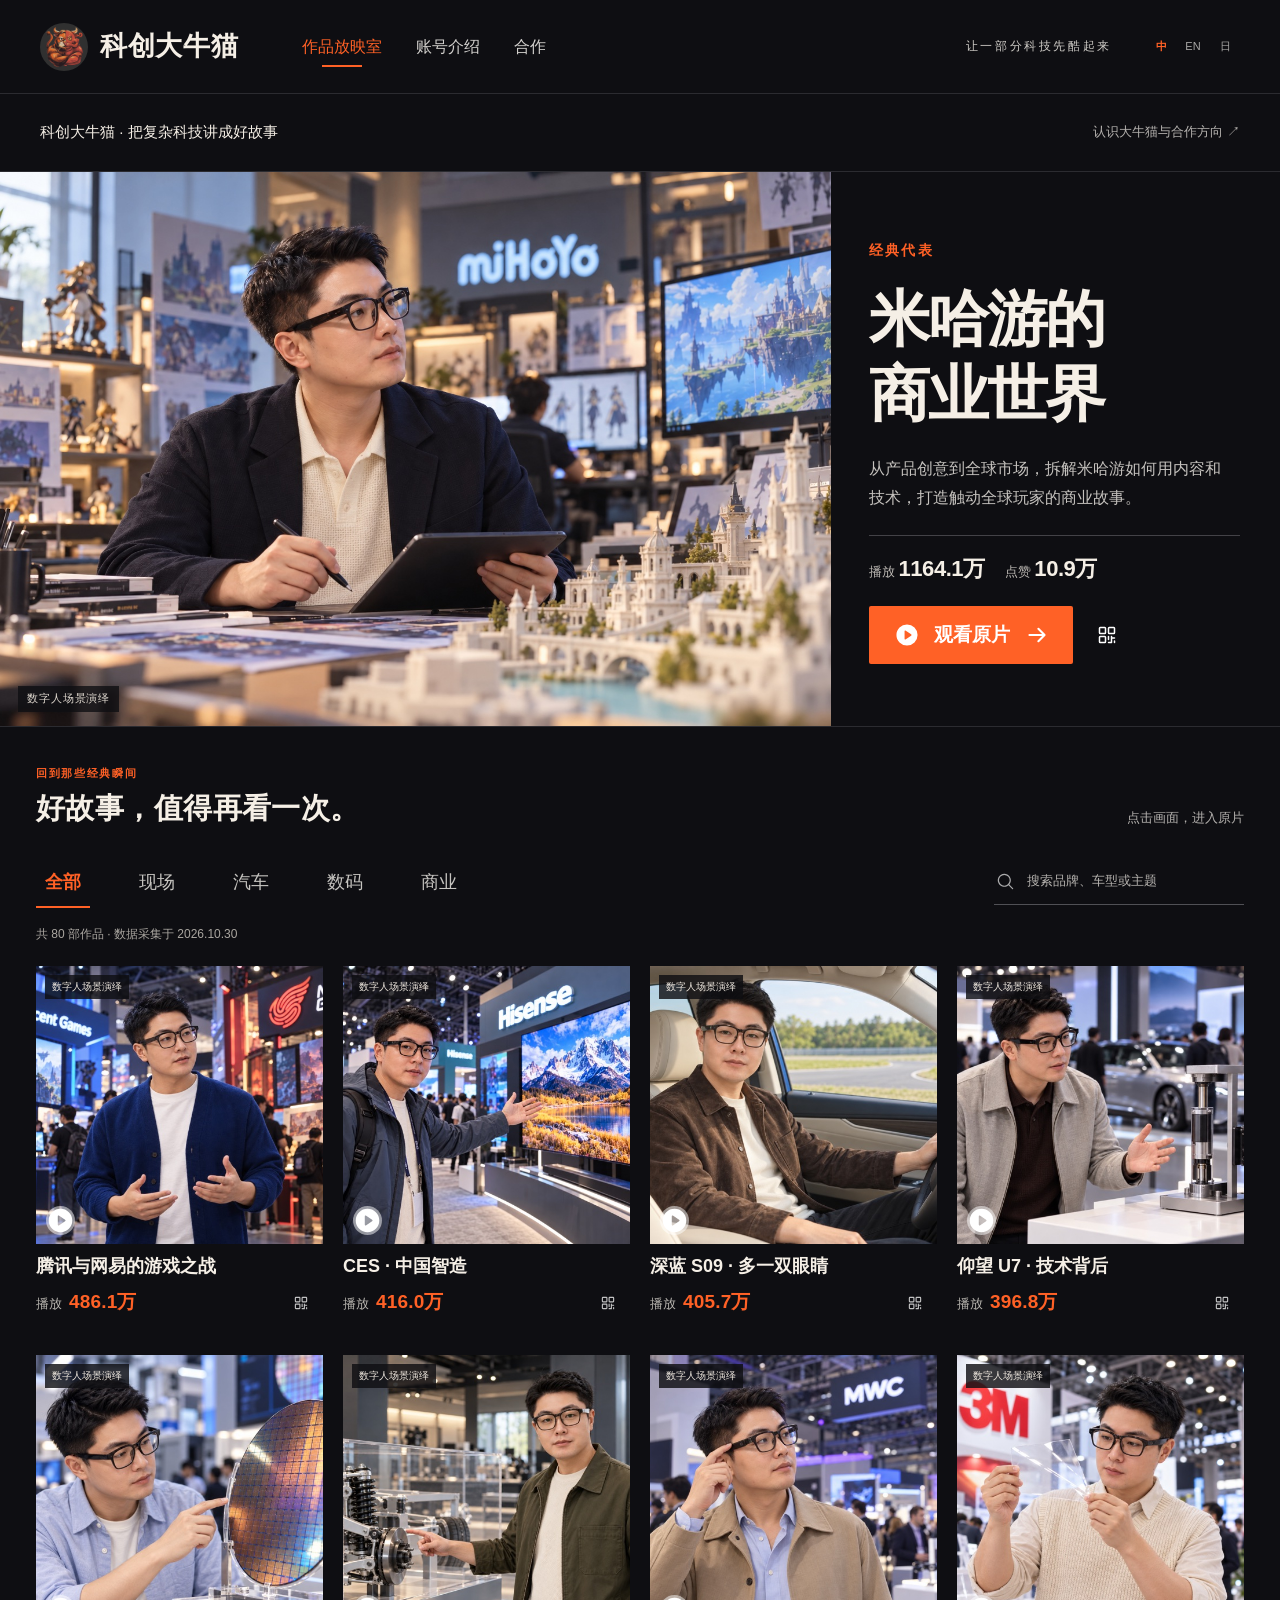
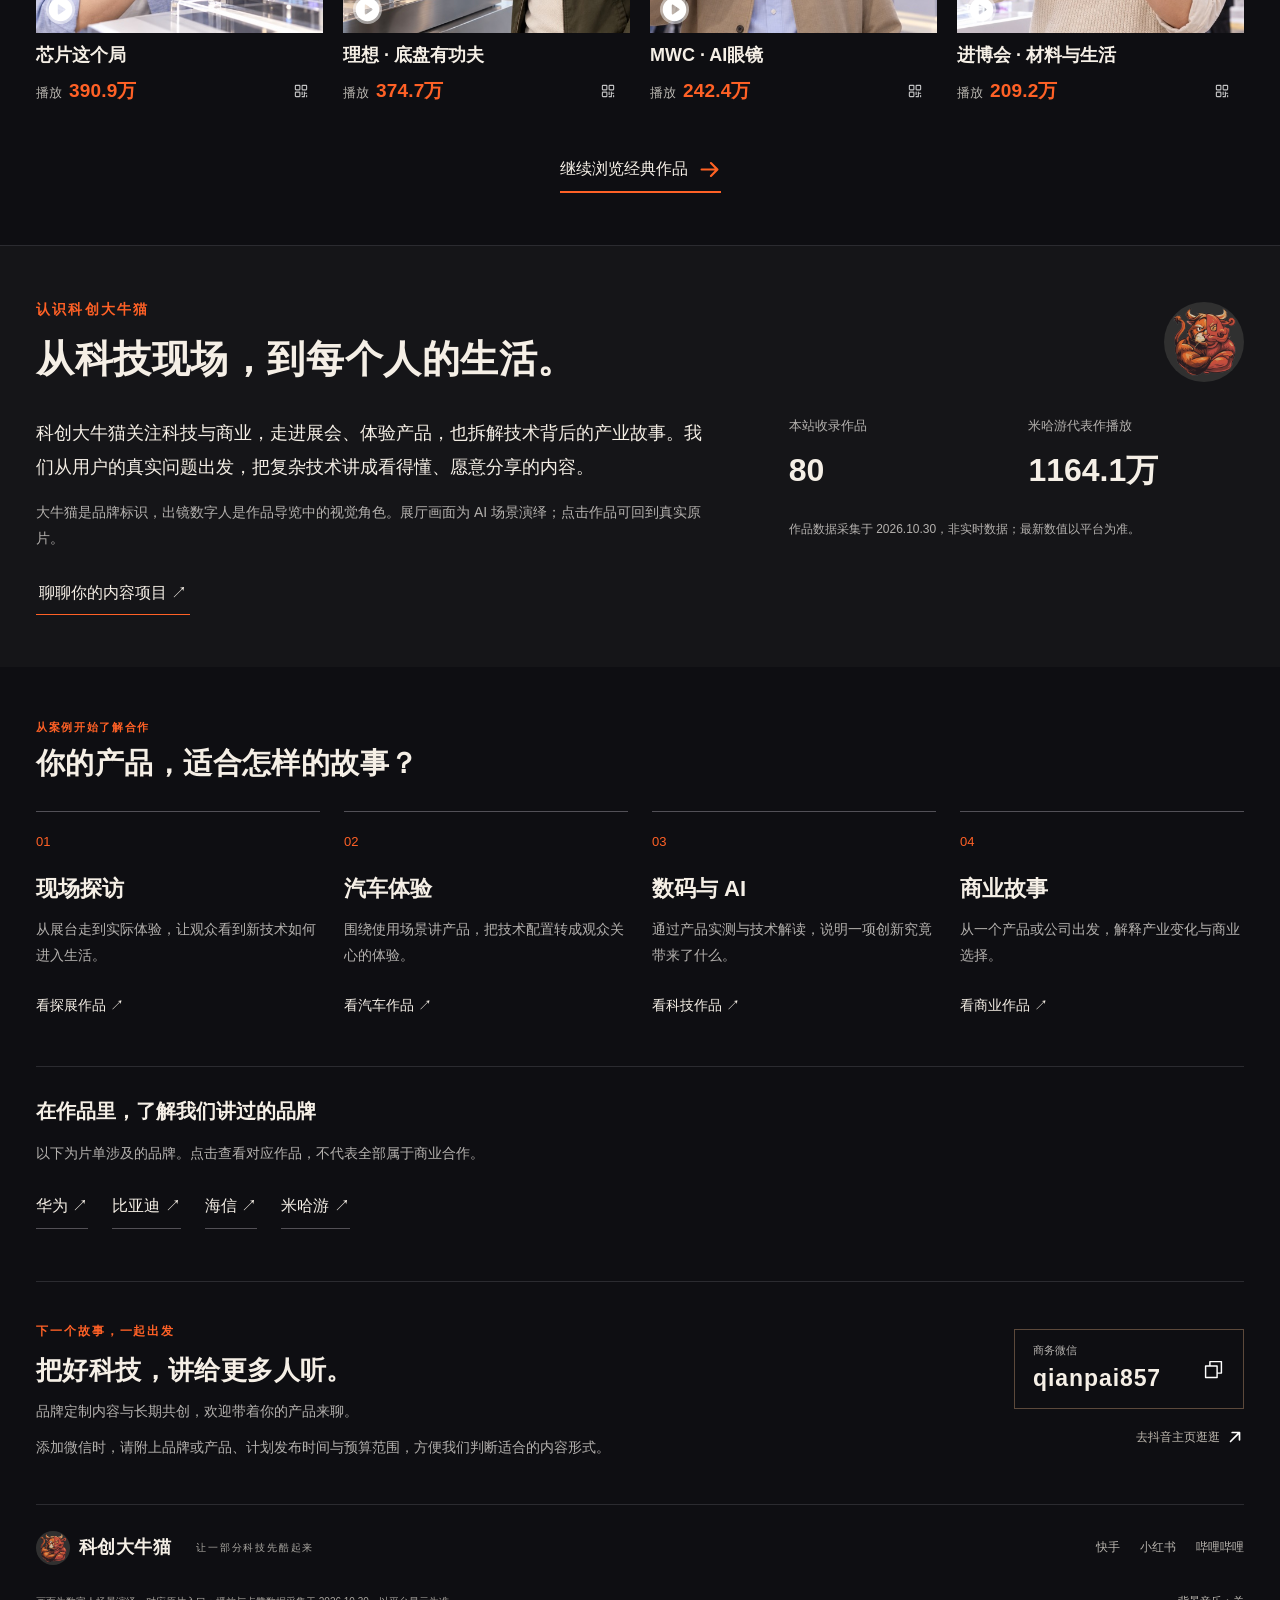
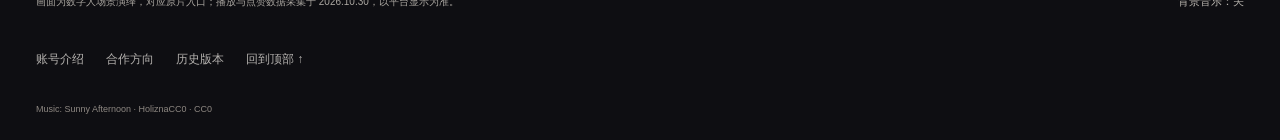
==== commit 0ff82db1: "Unify creator profile and collaboration with the screening room" ====
--- a/about.html
+++ b/about.html
@@ -1,366 +1,5 @@
-<!DOCTYPE html>
-<html lang="zh">
-<head>
-<meta charset="UTF-8">
-<meta name="viewport" content="width=device-width, initial-scale=1.0, viewport-fit=cover">
-<title>科创大牛猫 · 账号介绍</title>
-<meta name="description" content="科创大牛猫 · 全网 700 万+ 粉丝的科技 × 商业 × AI 内容品牌。抖音创作者学院合作讲师，深耕 AI、新能源汽车、3C 数码、商业洞察与探展直击。品牌合作 vx：O_p-xiang。">
-<meta name="theme-color" content="#0E0E12">
-<link rel="icon" type="image/png" href="assets/favicon.png?v=2">
-<!-- 建议后续另备 1200×630 横图作 og:image / twitter:image -->
-<meta property="og:type" content="website">
-<meta property="og:url" content="https://emanon4.github.io/tech-bull-cat/about.html">
-<meta property="og:title" content="科创大牛猫 · 让一部分科技先酷起来">
-<meta property="og:description" content="全网 700 万+ 粉丝的科技 × 商业 × AI 内容品牌。一次投放，8 倍裂变，全域轰炸。">
-<meta property="og:image" content="https://emanon4.github.io/tech-bull-cat/assets/mascot128.png?v=2">
-<meta name="twitter:card" content="summary">
-<link rel="preconnect" href="https://fonts.googleapis.com">
-<link rel="preconnect" href="https://fonts.gstatic.com" crossorigin>
-<link href="https://fonts.googleapis.com/css2?family=Press+Start+2P&display=swap" rel="stylesheet">
-<link rel="stylesheet" href="assets/legacy-style.css?v=20261030">
-<link rel="canonical" href="https://emanon4.github.io/tech-bull-cat/about.html">
-<link rel="stylesheet" href="assets/about-bridge.css?v=20261030">
-</head>
-<body>
-<nav class="site-switch" aria-label="网站栏目">
-  <a class="site-switch__back" href="./"><img src="assets/icons/arrow-right.svg" width="18" height="18" alt=""><span data-site-i18n="gallery">作品放映室</span></a>
-  <span class="site-switch__current" aria-current="page" data-site-i18n="profile">账号介绍</span>
-  <a class="site-switch__contact" href="./#contact" data-site-i18n="contact">商务合作</a>
-</nav>
-<aside class="site-archive-note"><p data-site-i18n="note">原官网完整保留。数据与联系方式沿用原版，当前合作信息请查看作品放映室。</p></aside>
-
-<a class="skip" href="#main" data-i18n="a11y.skip">跳到主内容</a>
-<div class="crt" aria-hidden="true"></div>
-<div class="grid-bg" aria-hidden="true"></div>
-
-<!-- ============ NAV ============ -->
-<header class="nav" id="top">
-  <a class="nav__brand" href="#top" aria-label="科创大牛猫">
-    <img class="nav__avatar" src="assets/mascot.png?v=2" alt="" width="40" height="40">
-    <span class="nav__name" data-i18n="brand.name">科创大牛猫</span>
-  </a>
-  <nav class="nav__links" aria-label="主导航">
-    <a href="#stats" data-i18n="nav.stats">数据</a>
-    <a href="#about" data-i18n="nav.about">关于</a>
-    <a href="#content" data-i18n="nav.content">内容</a>
-    <a href="#works" data-i18n="nav.works">作品</a>
-    <a href="#value" data-i18n="nav.value">价值</a>
-    <a href="#brands" data-i18n="nav.brands">品牌</a>
-    <a href="#follow" data-i18n="nav.follow">矩阵</a>
-    <a href="#contact" data-i18n="nav.contact">合作</a>
-  </nav>
-  <div class="nav__tools">
-    <div class="lang" role="group" aria-label="Language / 语言">
-      <button data-lang="zh" class="is-active" type="button" lang="zh" aria-pressed="true" aria-label="中文">中</button>
-      <button data-lang="en" type="button" lang="en" aria-pressed="false" aria-label="English">EN</button>
-      <button data-lang="ja" type="button" lang="ja" aria-pressed="false" aria-label="日本語">日</button>
-    </div>
-    <button class="bgm" id="bgm" type="button" aria-pressed="false" aria-label="背景音乐开关">
-      <span class="bgm__ico" aria-hidden="true">♪</span>
-    </button>
-  </div>
-</header>
-
-<main id="main">
-
-  <!-- ============ HERO ============ -->
-  <section class="hero">
-    <div class="hero__inner">
-      <div class="hero__art">
-        <div class="mascot">
-          <img src="assets/mascot128.png?v=2" alt="科创大牛猫 —— 半猫半牛的像素吉祥物" width="220" height="220">
-          <span class="mascot__ring" aria-hidden="true"></span>
-        </div>
-      </div>
-      <div class="hero__copy">
-        <p class="eyebrow" data-i18n="hero.eyebrow">TECH-INNOVATION</p>
-        <span class="badge" data-i18n="hero.badge">抖音创作者学院 · 合作讲师</span>
-        <h1 class="hero__title"><span data-i18n="brand.name">科创大牛猫</span></h1>
-        <p class="hero__tag" data-i18n="hero.tagline">让一部分科技先酷起来！</p>
-        <p class="hero__sub" data-i18n="hero.sub">全网 700 万+ 粉丝的科技 × 商业 × AI 内容品牌</p>
-        <div class="hero__cta">
-          <a class="btn btn--primary" href="#works"><span data-i18n="hero.cta1">看代表作</span></a>
-          <a class="btn btn--ghost" href="#contact"><span data-i18n="hero.cta2">商务合作</span></a>
-        </div>
-        <p class="hero__start blink" data-i18n="hero.start">▼ PRESS START ▼</p>
-      </div>
-    </div>
-  </section>
-
-  <!-- ============ STATS ============ -->
-  <section class="sec" id="stats">
-    <div class="sec__head">
-      <p class="eyebrow" data-i18n="stats.eyebrow">DATA · 数据面板</p>
-      <h2 class="sec__title" data-i18n="stats.title">全网数据墙</h2>
-    </div>
-    <div class="stats">
-      <div class="stat stat--hero panel">
-        <div class="stat__num" data-count="700" data-suffix="万+" data-i18n="stats.totalN">700万+</div>
-        <div class="stat__label" data-i18n="stats.total">全网总粉丝</div>
-      </div>
-      <ul class="stat-grid">
-        <li class="panel stat-cell"><span class="sc__plat" data-i18n="st.dy">抖音</span><span class="sc__num" data-i18n="st.dyN">351.4万</span><span class="sc__bar"><b style="--w:100%"></b></span></li>
-        <li class="panel stat-cell"><span class="sc__plat" data-i18n="st.ks">快手</span><span class="sc__num" data-i18n="st.ksN">300万+</span><span class="sc__bar"><b style="--w:85%"></b></span></li>
-        <li class="panel stat-cell"><span class="sc__plat" data-i18n="st.tt">今日头条</span><span class="sc__num" data-i18n="st.ttN">19万+</span><span class="sc__bar"><b style="--w:30%"></b></span></li>
-        <li class="panel stat-cell"><span class="sc__plat" data-i18n="st.xhs">小红书</span><span class="sc__num" data-i18n="st.xhsN">5.8万</span><span class="sc__bar"><b style="--w:22%"></b></span></li>
-        <li class="panel stat-cell"><span class="sc__plat" data-i18n="st.sph">视频号</span><span class="sc__num" data-i18n="st.sphN">3万+</span><span class="sc__bar"><b style="--w:18%"></b></span></li>
-        <li class="panel stat-cell"><span class="sc__plat" data-i18n="st.more">微博 · 支付宝</span><span class="sc__num" data-i18n="st.run">运营中</span><span class="sc__bar"><b style="--w:14%"></b></span></li>
-      </ul>
-    </div>
-    <div class="stat-extra">
-      <div class="chip"><b data-i18n="stats.likesN">5735.3万</b><span data-i18n="stats.likes">抖音累计获赞</span></div>
-      <div class="chip"><b data-i18n="stats.worksN">241</b><span data-i18n="stats.works">抖音作品数</span></div>
-      <div class="chip"><b data-i18n="stats.maxN">1163万</b><span data-i18n="stats.max">单条最高播放</span></div>
-    </div>
-    <p class="slogan-strip"><span data-i18n="stats.slogan">一次投放 · 8 倍裂变 · 全域轰炸</span></p>
-    <p class="note" data-i18n="stats.note">数据综合各平台公开主页：抖音为实时数据，其余为官方招商口径，以平台官方为准。</p>
-  </section>
-
-  <!-- ============ ABOUT ============ -->
-  <section class="sec sec--alt" id="about">
-    <div class="sec__head">
-      <p class="eyebrow" data-i18n="about.eyebrow">PROFILE · 角色档案</p>
-      <h2 class="sec__title" data-i18n="about.title">优质科技 &amp; 商业内容品牌</h2>
-    </div>
-    <div class="about">
-      <div class="about__text">
-        <p data-i18n="about.body">让您的产品在科技浪潮中脱颖而出、深入人心。科创大牛猫深耕全球科技动态、新能源汽车、人工智能与商业洞察，把复杂技术讲成用户爱看的故事。</p>
-        <div class="tags">
-          <span class="tag" data-i18n="about.t1">IP 属地 · 广东深圳</span>
-          <span class="tag" data-i18n="about.t2">数码博主</span>
-          <span class="tag" data-i18n="about.t3">抖音学院合作讲师</span>
-        </div>
-      </div>
-      <figure class="hex">
-        <figcaption class="hex__title" data-i18n="about.hexTitle">六边形战士 · 满级技能</figcaption>
-        <svg viewBox="0 0 240 240" role="img" aria-label="六边形战士技能雷达：可混剪、可出镜、可直播、可实测、可探展、可急单，全部满级">
-          <polygon class="hex__grid" points="120,18 208,69 208,171 120,222 32,171 32,69"></polygon>
-          <polygon class="hex__grid" points="120,69 164,94.5 164,145.5 120,171 76,145.5 76,94.5"></polygon>
-          <polygon class="hex__fill" points="120,26 201,73 201,167 120,214 39,167 39,73"></polygon>
-          <g class="hex__axis"><line x1="120" y1="120" x2="120" y2="18"/><line x1="120" y1="120" x2="208" y2="69"/><line x1="120" y1="120" x2="208" y2="171"/><line x1="120" y1="120" x2="120" y2="222"/><line x1="120" y1="120" x2="32" y2="171"/><line x1="120" y1="120" x2="32" y2="69"/></g>
-        </svg>
-        <ul class="hex__labels">
-          <li style="--i:0" data-i18n="hex.1">可混剪</li>
-          <li style="--i:1" data-i18n="hex.2">可出镜</li>
-          <li style="--i:2" data-i18n="hex.3">可直播</li>
-          <li style="--i:3" data-i18n="hex.4">可实测</li>
-          <li style="--i:4" data-i18n="hex.5">可探展</li>
-          <li style="--i:5" data-i18n="hex.6">可急单</li>
-        </ul>
-        <p class="hex__note" data-i18n="about.hexNote">一人成军 · 全链路自产</p>
-      </figure>
-    </div>
-  </section>
-
-  <!-- ============ CONTENT ============ -->
-  <section class="sec" id="content">
-    <div class="sec__head">
-      <p class="eyebrow" data-i18n="content.eyebrow">STAGES · 内容关卡</p>
-      <h2 class="sec__title" data-i18n="content.title">内容遍及</h2>
-    </div>
-    <div class="cards">
-      <article class="panel card">
-        <svg class="card__ico" viewBox="0 0 16 16" fill="none" stroke="currentColor" stroke-width="1" shape-rendering="crispEdges" aria-hidden="true">
-          <path d="M8 1V3 M3.5 3.5H12.5V11.5H3.5V3.5 M6 6.5H7 M9 6.5H10 M6 9.5H10"/>
-        </svg>
-        <h3 data-i18n="c1.t">人工智能 &amp; 机器人</h3>
-        <p data-i18n="c1.d">AI 工具实测、隐形产业链拆解、机器人前沿动态。</p>
-      </article>
-      <article class="panel card">
-        <svg class="card__ico" viewBox="0 0 16 16" fill="none" stroke="currentColor" stroke-width="1" shape-rendering="crispEdges" aria-hidden="true">
-          <path d="M9 1 L4 9 H7 L6.5 15 L12 6 H9 L9 1Z"/>
-        </svg>
-        <h3 data-i18n="c2.t">新能源汽车 &amp; 3C 数码</h3>
-        <p data-i18n="c2.d">新车实测、手机芯片、智能硬件与智能家电。</p>
-      </article>
-      <article class="panel card">
-        <svg class="card__ico" viewBox="0 0 16 16" fill="none" stroke="currentColor" stroke-width="1" shape-rendering="crispEdges" aria-hidden="true">
-          <path d="M2 14H14 M4 14V10H6V14 M8 14V7H10V14 M12 14V4H14V14 M11 4L13 2 M11 2H13V4"/>
-        </svg>
-        <h3 data-i18n="c3.t">商业洞察 &amp; 科创投资</h3>
-        <p data-i18n="c3.d">财报拆解、行业内幕、产业趋势与投资视角。</p>
-      </article>
-      <article class="panel card">
-        <svg class="card__ico" viewBox="0 0 16 16" fill="none" stroke="currentColor" stroke-width="1" shape-rendering="crispEdges" aria-hidden="true">
-          <path d="M2 6H14V11H2V6Z M5 8H7 M6 7V9 M10.5 8H11.5 M12 9H13"/>
-        </svg>
-        <h3 data-i18n="c4.t">游戏评测 &amp; 探展直击</h3>
-        <p data-i18n="c4.d">游戏厂商解读，CES · MWC · AWE · 世界机器人大会现场。</p>
-      </article>
-    </div>
-    <p class="content-tags" data-i18n="content.tags">全球科技动态 · 国产替代 · 中国智造出海 · 智能家电</p>
-  </section>
-
-  <!-- ============ WORKS ============ -->
-  <section class="sec sec--alt" id="works">
-    <div class="sec__head">
-      <p class="eyebrow" data-i18n="works.eyebrow">WORKS · 爆款卡带</p>
-      <h2 class="sec__title" data-i18n="works.title">代表作品</h2>
-      <p class="sec__lead" data-i18n="works.lead">真实数据 · 点击或微信长按二维码，直达抖音原片。</p>
-    </div>
-    <div class="works">
-      <a class="panel work" href="https://v.douyin.com/WeYpG-ywB4M/" target="_blank" rel="noopener" aria-label="作品：一颗芯片和它的热血故事，390.0万播放，新窗口打开">
-        <span class="work__cover"><img src="assets/works/chip.jpg?v=3" alt="一颗芯片和它的热血故事 封面" loading="lazy"></span>
-        <span class="work__tags"><span class="work__tag" data-i18n="wk.1tag">华为 · 芯片</span></span>
-        <span class="work__title" data-i18n="wk.1t">一颗芯片和它的热血故事</span>
-        <span class="work__foot">
-          <span class="work__stat" data-i18n="wk.1stat">▶ 378.2万　❤ 8.6万</span>
-          <span class="work__qr"><img src="assets/qr/v_chip.png?v=2" alt="扫码看视频" width="58" height="58" loading="lazy"><i data-i18n="work.scan">长按看片</i></span>
-        </span>
-      </a>
-      <a class="panel work" href="https://v.douyin.com/i1YeHHDtzqM/" target="_blank" rel="noopener" aria-label="作品：1年营收300亿，米哈游有多赚钱，1164万播放，新窗口打开">
-        <span class="work__cover"><img src="assets/works/mihoyo.jpg?v=3" alt="印钞机米哈游的逆袭 封面" loading="lazy"></span>
-        <span class="work__tags"><span class="work__tag" data-i18n="wk.2tag">米哈游 · 商业</span><span class="work__tag work__tag--hot" data-i18n="wk.hot">最高播放</span></span>
-        <span class="work__title" data-i18n="wk.2t">1 年营收 300 亿，印钞机米哈游的逆袭</span>
-        <span class="work__foot">
-          <span class="work__stat" data-i18n="wk.2stat">▶ 1163万　❤ 10.9万</span>
-          <span class="work__qr"><img src="assets/qr/v_mihoyo.png?v=2" alt="扫码看视频" width="58" height="58" loading="lazy"><i data-i18n="work.scan">长按看片</i></span>
-        </span>
-      </a>
-      <a class="panel work" href="https://v.douyin.com/4o_baHnazpw/" target="_blank" rel="noopener" aria-label="作品：Mate70 麒麟芯片，又要让美国彻夜难眠，162.0万播放，新窗口打开">
-        <span class="work__cover"><img src="assets/works/mate70.jpg?v=3" alt="被美国穷追不舍的麒麟芯片 封面" loading="lazy"></span>
-        <span class="work__tags"><span class="work__tag" data-i18n="wk.3tag">华为 · 麒麟</span></span>
-        <span class="work__title" data-i18n="wk.3t">Mate70 麒麟芯片，又要让美国彻夜难眠</span>
-        <span class="work__foot">
-          <span class="work__stat" data-i18n="wk.3stat">▶ 158.4万　❤ 4.1万</span>
-          <span class="work__qr"><img src="assets/qr/v_mate70.png?v=2" alt="扫码看视频" width="58" height="58" loading="lazy"><i data-i18n="work.scan">长按看片</i></span>
-        </span>
-      </a>
-    </div>
-    <div class="more">
-      <p class="more__title" data-i18n="works.moreTitle">更多高赞内容</p>
-      <ul class="more__list">
-        <li><span data-i18n="wk.m1">深扒 AI 隐形产业链</span><b data-i18n="wk.m1k">❤ 1.2万</b></li>
-        <li><span data-i18n="wk.m2">全网梦境接龙 · 让 AI 可视化你的梦</span><b data-i18n="wk.m2k">❤ 2.1万</b></li>
-        <li><span data-i18n="wk.m3">中央空调实测 · 国产凭什么反超日系</span><b data-i18n="wk.m3k">❤ 1.2万</b></li>
-        <li><span data-i18n="wk.m4">一块电池，改变了城市的三种人</span><b data-i18n="wk.m4k">❤ 2.0万</b></li>
-        <li><span data-i18n="wk.m5">世界顶刊为何签下中国 AI</span><b data-i18n="wk.m5k">❤ 1.3万</b></li>
-        <li><span data-i18n="wk.m6">腾讯游戏大战网易，你觉得谁会赢</span><b data-i18n="wk.m6k">❤ 5.8万</b></li>
-      </ul>
-      <a class="btn btn--ghost more__all" href="https://v.douyin.com/FBFvHm3LguQ/" target="_blank" rel="noopener"><span data-i18n="works.all">前往抖音主页看全部 →</span></a>
-    </div>
-  </section>
-
-  <!-- ============ VALUE ============ -->
-  <section class="sec" id="value">
-    <div class="sec__head">
-      <p class="eyebrow" data-i18n="value.eyebrow">BUFFS · 商单价值</p>
-      <h2 class="sec__title" data-i18n="value.title">品牌为什么选大牛猫</h2>
-    </div>
-    <div class="cards cards--4">
-      <article class="panel buff"><span class="buff__k">01</span><h3 data-i18n="v1.t">用户视角</h3><p data-i18n="v1.d">把复杂技术，转成用户易懂、爱看的内容。</p></article>
-      <article class="panel buff"><span class="buff__k">02</span><h3 data-i18n="v2.t">人文关怀</h3><p data-i18n="v2.d">挖掘产品 / 技术背后与用户的情感连接。</p></article>
-      <article class="panel buff"><span class="buff__k">03</span><h3 data-i18n="v3.t">形象直观</h3><p data-i18n="v3.d">用视频表现，让卖点与内涵深入人心。</p></article>
-      <article class="panel buff"><span class="buff__k">04</span><h3 data-i18n="v4.t">共情能力</h3><p data-i18n="v4.d">激发观众的共鸣与价值认同。</p></article>
-    </div>
-    <p class="types-title" data-i18n="value.typesTitle">商单类型</p>
-    <ul class="types">
-      <li data-i18n="ty.1">新能源 / 3C 成功案例</li>
-      <li data-i18n="ty.2">科技深度评测</li>
-      <li data-i18n="ty.3">品宣系列</li>
-      <li data-i18n="ty.4">长期品牌合作</li>
-      <li data-i18n="ty.5">品牌深度定制</li>
-    </ul>
-  </section>
-
-  <!-- ============ BRANDS ============ -->
-  <section class="sec sec--alt" id="brands">
-    <div class="sec__head">
-      <p class="eyebrow" data-i18n="brands.eyebrow">PARTNERS · 合作品牌</p>
-      <h2 class="sec__title" data-i18n="brands.title">合作品牌墙</h2>
-    </div>
-    <div class="tier">
-      <span class="tier__lv" data-i18n="brands.t1">第一梯队</span>
-      <div class="tier__row tier__row--1">
-        <span class="plate">华为</span><span class="plate">比亚迪</span><span class="plate">问界</span>
-      </div>
-    </div>
-    <div class="tier">
-      <span class="tier__lv" data-i18n="brands.t2">第二梯队</span>
-      <div class="tier__row tier__row--2">
-        <span class="plate">中国移动</span><span class="plate">长城</span><span class="plate">深蓝</span><span class="plate">仰望</span>
-      </div>
-    </div>
-    <div class="tier">
-      <span class="tier__lv" data-i18n="brands.t3">更多伙伴</span>
-      <div class="tier__row tier__row--3">
-        <span class="plate">海信</span><span class="plate">荣耀</span><span class="plate">零跑</span><span class="plate">蔚来</span><span class="plate">特斯拉</span><span class="plate">雅迪</span><span class="plate">Redmi</span><span class="plate">三星</span><span class="plate">TCL</span><span class="plate">海尔</span><span class="plate">朴朴</span><span class="plate">福特林肯</span><span class="plate">凯迪拉克</span><span class="plate">宝马</span><span class="plate">别克</span><span class="plate">魏牌</span>
-      </div>
-    </div>
-    <p class="note" data-i18n="brands.note">以上为历史合作 / 案例涉及品牌，具体以实际项目为准。</p>
-  </section>
-
-  <!-- ============ PLATFORMS ============ -->
-  <section class="sec" id="follow">
-    <div class="sec__head">
-      <p class="eyebrow" data-i18n="follow.eyebrow">CHANNELS · 全域矩阵</p>
-      <h2 class="sec__title" data-i18n="follow.title">关注大牛猫</h2>
-      <p class="sec__lead" data-i18n="follow.scan">微信内长按二维码，即可一键关注。</p>
-    </div>
-    <div class="plats">
-      <a class="panel plat plat--main" href="https://v.douyin.com/FBFvHm3LguQ/" target="_blank" rel="noopener" aria-label="抖音 科创大牛猫 主页，新窗口打开">
-        <span class="plat__head">
-          <span class="plat__name">抖音</span>
-          <span class="plat__id">kcdaniumao</span>
-          <span class="plat__num" data-i18n="follow.dyN">351.4万</span>
-        </span>
-        <span class="plat__qr"><img src="assets/qr/p_douyin.png?v=2" alt="抖音二维码" width="76" height="76" loading="lazy"></span>
-        <span class="plat__badge" data-i18n="follow.main">主阵地</span>
-      </a>
-      <a class="panel plat" href="https://www.kuaishou.com/profile/3xjujmy5s7rjd3u" target="_blank" rel="noopener" aria-label="快手主页，新窗口打开">
-        <span class="plat__head"><span class="plat__name">快手</span><span class="plat__num" data-i18n="follow.ksN">300万+</span></span>
-        <span class="plat__qr"><img src="assets/qr/p_kuaishou.png?v=2" alt="快手二维码" width="76" height="76" loading="lazy"></span>
-      </a>
-      <a class="panel plat" href="https://www.xiaohongshu.com/user/profile/5be12ed373b00b00019720ae" target="_blank" rel="noopener" aria-label="小红书主页，新窗口打开">
-        <span class="plat__head"><span class="plat__name">小红书</span><span class="plat__id">564664964</span><span class="plat__num" data-i18n="follow.xhsN">5.8万</span></span>
-        <span class="plat__qr"><img src="assets/qr/p_xhs.png?v=2" alt="小红书二维码" width="76" height="76" loading="lazy"></span>
-      </a>
-      <a class="panel plat" href="https://space.bilibili.com/385938457" target="_blank" rel="noopener" aria-label="哔哩哔哩主页，新窗口打开">
-        <span class="plat__head"><span class="plat__name">哔哩哔哩</span><span class="plat__num" data-i18n="follow.run">运营中</span></span>
-        <span class="plat__qr"><img src="assets/qr/p_bili.png?v=2" alt="哔哩哔哩二维码" width="76" height="76" loading="lazy"></span>
-      </a>
-      <a class="panel plat" href="https://www.toutiao.com/c/user/token/CigOFY0NaehNR-f90SySuB4EGu_2X77axUFl7mqmRJTa4TfqJOEJn1w-GkkKPAAAAAAAAAAAAABPyiiZNib5x8LjpQleTt0syWHmQLKb8YjTnICcvRaFobzAYMwyKNj3PjvSkjt_afYW6xDyo4MOGMPFg-oEIgEDB036AQ==/" target="_blank" rel="noopener" aria-label="今日头条主页，新窗口打开">
-        <span class="plat__head"><span class="plat__name">今日头条</span><span class="plat__num" data-i18n="follow.ttN">19万+</span></span>
-      </a>
-      <div class="panel plat plat--soft">
-        <span class="plat__head"><span class="plat__name" data-i18n="follow.more">视频号 · 微博 · 支付宝</span><span class="plat__num" data-i18n="follow.run2">全域覆盖</span></span>
-      </div>
-    </div>
-  </section>
-
-  <!-- ============ CONTACT ============ -->
-  <section class="sec sec--cta" id="contact">
-    <div class="cta-box panel">
-      <p class="eyebrow" data-i18n="contact.eyebrow">CONTACT · 商务合作</p>
-      <h2 class="cta-box__title" data-i18n="contact.title">一起做点酷的</h2>
-      <p class="cta-box__body" data-i18n="contact.body">品牌投放、产品实测、探展直播、长期共创 —— 六边形战士，可急单。一次投放，8 倍裂变，全域轰炸。</p>
-      <div class="wx">
-        <span class="wx__label" data-i18n="contact.wxLabel">商务合作微信</span>
-        <button class="wx__id" id="copyWx" type="button" data-wx="O_p-xiang">
-          <span class="wx__code">O_p-xiang</span>
-          <span class="wx__copy" data-i18n="contact.copy">点击复制</span>
-        </button>
-      </div>
-    </div>
-  </section>
-
-</main>
-
-<!-- ============ FOOTER ============ -->
-<footer class="foot">
-  <div class="foot__brand">
-    <img src="assets/mascot.png?v=2" alt="" width="32" height="32">
-    <span>TECH-INNOVATION</span>
-  </div>
-  <p class="foot__copy" data-i18n="foot.copy">© 2026 科创大牛猫 · 让一部分科技先酷起来</p>
-  <p class="foot__music" data-i18n="foot.music">背景音乐：Sunny Afternoon · HoliznaCC0（CC0 公共领域）</p>
-  <p class="foot__note" data-i18n="foot.note">数据来自各平台公开主页，以平台官方为准。本站为内容介绍与商务合作用途。</p>
-  <a class="foot__top" href="#top" data-i18n="foot.top">▲ 回到顶部</a>
-</footer>
-
-<audio id="audio" loop preload="none" src="assets/bgm.mp3"></audio>
-<div class="toast" id="toast" role="status" aria-live="polite"></div>
-<script src="assets/legacy-main.js?v=20261030"></script>
-<script src="assets/about-bridge.js?v=20261030"></script>
-</body>
-</html>
+<!doctype html>
+<html lang="zh-CN"><head><meta charset="utf-8"><meta name="viewport" content="width=device-width,initial-scale=1"><title>科创大牛猫 · 账号介绍</title><link rel="canonical" href="https://emanon4.github.io/tech-bull-cat/#about"><link rel="stylesheet" href="assets/style.css?v=20261030-unified"><script>
+const sections={top:'about',stats:'about',about:'about',content:'services',works:'gallery',value:'services',brands:'brands',follow:'follow',contact:'contact'};
+location.replace('./'+location.search+'#'+(sections[location.hash.slice(1)]||'about'));
+</script></head><body><main class="section"><h1>科创大牛猫</h1><p>账号介绍已融入官网。</p><a class="text-button" href="./#about">查看账号介绍</a> <a class="text-button" href="./#contact">商务合作</a> <a class="text-button" href="legacy.html">历史版本</a></main></body></html>
--- a/assets/style.css
+++ b/assets/style.css
@@ -0,0 +1,1462 @@
+:root {
+  color-scheme: dark;
+  --bg: #0e0e12;
+  --ink: #f5efe6;
+  --muted: #b4b1ae;
+  --orange: #ff6126;
+  --line: #2b2b30;
+  --font: Arial, "PingFang SC", "Microsoft YaHei", sans-serif;
+}
+* {
+  box-sizing: border-box;
+}
+html {
+  scroll-behavior: smooth;
+  scroll-padding-top: 25px;
+}
+body {
+  margin: 0;
+  background: var(--bg);
+  color: var(--ink);
+  font: 16px/1.6 var(--font);
+  max-width: 1600px;
+  margin-inline: auto;
+}
+button,
+input,
+select {
+  font: inherit;
+}
+button,
+a,
+input,
+select {
+  -webkit-tap-highlight-color: transparent;
+}
+a {
+  color: inherit;
+  text-decoration: none;
+}
+button {
+  color: inherit;
+  cursor: pointer;
+}
+button:disabled {
+  cursor: default;
+}
+button {
+  border: 0;
+  background: none;
+}
+img {
+  display: block;
+  max-width: 100%;
+}
+button img,
+.primary-button img,
+.profile-link img,
+.search img {
+  filter: brightness(0) invert(1);
+}
+a:focus-visible,
+button:focus-visible,
+input:focus-visible,
+select:focus-visible {
+  outline: 3px solid var(--orange);
+  outline-offset: 5px;
+}
+button,
+a {
+  touch-action: manipulation;
+}
+h1,
+h2,
+h3,
+p {
+  margin: 0;
+}
+button[hidden],
+[hidden] {
+  display: none !important;
+}
+.sr-only {
+  position: absolute;
+  width: 1px;
+  height: 1px;
+  padding: 0;
+  overflow: hidden;
+  clip: rect(0, 0, 0, 0);
+  white-space: nowrap;
+  border: 0;
+}
+.skip {
+  position: fixed;
+  top: 8px;
+  left: 10px;
+  z-index: 20;
+  background: var(--orange);
+  color: #0e0e12;
+  font-weight: 700;
+  padding: 0;
+  width: 1px;
+  height: 1px;
+  clip-path: inset(50%);
+  overflow: hidden;
+  white-space: nowrap;
+}
+.skip:focus {
+  width: auto;
+  height: auto;
+  clip-path: none;
+  overflow: visible;
+  padding: 10px 18px;
+}
+.header {
+  min-height: 94px;
+  display: flex;
+  align-items: center;
+  gap: 34px;
+  padding: 16px 40px;
+  border-bottom: 1px solid var(--line);
+}
+.brand {
+  display: flex;
+  align-items: center;
+  gap: 12px;
+  white-space: nowrap;
+  font-size: 27px;
+  font-weight: 800;
+  letter-spacing: 0.025em;
+}
+.brand img {
+  object-fit: contain;
+  image-rendering: auto;
+}
+.nav {
+  display: flex;
+  gap: 34px;
+  margin-left: 30px;
+  white-space: nowrap;
+}
+.nav a {
+  font-size: 16px;
+  color: #d2d0cd;
+  padding: 13px 0;
+  position: relative;
+}
+.nav a:hover,
+.nav a.active {
+  color: var(--orange);
+}
+.nav a.active:after {
+  content: "";
+  position: absolute;
+  bottom: 5px;
+  left: 25%;
+  right: 25%;
+  height: 2px;
+  background: var(--orange);
+}
+.tagline {
+  margin-left: auto;
+  font-size: 12px;
+  letter-spacing: 0.22em;
+  color: #cecbc6;
+  white-space: nowrap;
+}
+.languages {
+  display: flex;
+  gap: 2px;
+  flex-shrink: 0;
+}
+.languages button {
+  font-size: 11px;
+  min-width: 30px;
+  min-height: 40px;
+  color: #a8a7a6;
+  padding: 4px;
+}
+.languages button[aria-pressed="true"] {
+  color: var(--orange);
+  font-weight: 700;
+}
+.icon-button {
+  width: 44px;
+  height: 44px;
+  display: inline-flex;
+  align-items: center;
+  justify-content: center;
+  flex-shrink: 0;
+}
+.icon-button:hover {
+  background: #ffffff0d;
+}
+.menu-toggle {
+  display: none;
+}
+.feature {
+  display: grid;
+  grid-template-columns: 1.85fr 1fr;
+  border-bottom: 1px solid var(--line);
+  min-height: 540px;
+}
+.feature-art {
+  position: relative;
+  display: block;
+  min-width: 0;
+  overflow: hidden;
+}
+.feature-photo {
+  width: 100%;
+  height: 100%;
+  object-fit: cover;
+  object-position: 50% 46%;
+  transition: transform 0.45s;
+}
+.feature-art:hover .feature-photo {
+  transform: scale(1.018);
+}
+.scene-label {
+  position: absolute;
+  bottom: 14px;
+  left: 18px;
+  background: #0e0e12c9;
+  padding: 4px 9px;
+  font-size: 11px;
+  letter-spacing: 0.08em;
+  color: #ddd6cd;
+}
+.feature-copy {
+  padding: 46px 40px 40px 38px;
+  align-self: center;
+}
+.eyebrow {
+  font-size: 14px;
+  font-weight: 600;
+  letter-spacing: 0.16em;
+  color: var(--orange);
+}
+h1 {
+  font-size: clamp(40px, 4.8vw, 68px);
+  font-weight: 800;
+  line-height: 1.22;
+  letter-spacing: -0.035em;
+  margin: 20px 0 22px;
+}
+h2 {
+  font-size: 29px;
+  line-height: 1.4;
+  letter-spacing: 0.015em;
+}
+h3 {
+  font-size: 24px;
+  line-height: 1.4;
+}
+.feature-description {
+  font-size: 16px;
+  line-height: 1.85;
+  color: #c5c2be;
+  max-width: 360px;
+}
+.feature-metrics {
+  border-top: 1px solid #434247;
+  display: flex;
+  gap: 20px;
+  flex-wrap: wrap;
+  padding-top: 15px;
+  margin-top: 22px;
+  font-size: 13px;
+  color: #bcb8b3;
+}
+.feature-metrics strong {
+  font-size: 22px;
+  letter-spacing: -0.02em;
+  color: var(--ink);
+  font-weight: 700;
+  white-space: nowrap;
+}
+.feature-actions {
+  display: flex;
+  align-items: center;
+  gap: 12px;
+  margin-top: 20px;
+}
+.primary-button {
+  display: inline-flex;
+  align-items: center;
+  justify-content: center;
+  gap: 14px;
+  min-height: 58px;
+  padding: 12px 25px;
+  background: var(--orange);
+  color: #fff;
+  font-size: 20px;
+  font-weight: 700;
+  border-radius: 2px;
+}
+.primary-button:hover {
+  background: #eb511b;
+}
+.primary-button img:last-child {
+  margin-left: 2px;
+}
+.hero-qr {
+  color: #c6c3be;
+}
+.section {
+  padding: 52px 36px;
+}
+.section-heading {
+  display: flex;
+  align-items: flex-end;
+  justify-content: space-between;
+  gap: 20px;
+  margin-bottom: 27px;
+}
+.section-heading .eyebrow {
+  font-size: 11px;
+  letter-spacing: 0.15em;
+  margin-bottom: 6px;
+}
+.section-hint {
+  font-size: 13px;
+  color: #b4b1ae;
+}
+.gallery-tools {
+  display: flex;
+  justify-content: space-between;
+  align-items: center;
+  gap: 24px;
+  margin-bottom: 10px;
+}
+.filters {
+  display: flex;
+  align-items: center;
+  gap: 40px;
+}
+.filters button {
+  font-size: 18px;
+  padding: 12px 9px;
+  position: relative;
+  color: #c6c4c0;
+  min-height: 48px;
+  white-space: nowrap;
+}
+.filters button[aria-pressed="true"] {
+  color: var(--orange);
+  font-weight: 700;
+}
+.filters button[aria-pressed="true"]:after {
+  content: "";
+  position: absolute;
+  bottom: 1px;
+  left: 0;
+  right: 0;
+  height: 2px;
+  background: var(--orange);
+}
+.search {
+  display: flex;
+  gap: 10px;
+  align-items: center;
+  border-bottom: 1px solid #505055;
+  min-width: 250px;
+  padding: 8px 2px;
+}
+.search img {
+  opacity: 0.65;
+}
+.search input {
+  border: 0;
+  background: transparent;
+  color: var(--ink);
+  width: 100%;
+  min-width: 0;
+  font-size: 13px;
+  min-height: 28px;
+}
+.search input::placeholder {
+  color: #b5b2ae;
+}
+.search:focus-within {
+  border-color: var(--orange);
+}
+.result-status {
+  min-height: 25px;
+  color: #aaa6a0;
+  font-size: 11px;
+  margin-bottom: 12px;
+}
+.gallery-grid {
+  display: grid;
+  grid-template-columns: repeat(4, minmax(0, 1fr));
+  gap: 30px 20px;
+}
+.work-card {
+  min-width: 0;
+}
+.work-art {
+  display: block;
+  position: relative;
+  overflow: hidden;
+  aspect-ratio: 1.15;
+  background: #17171a;
+}
+.work-art > .work-photo {
+  width: 100%;
+  height: 100%;
+  object-fit: cover;
+  transition: transform 0.35s;
+}
+.work-art:hover > .work-photo {
+  transform: scale(1.04);
+}
+.work-play {
+  position: absolute;
+  bottom: 9px;
+  left: 10px;
+  width: 29px;
+  height: 29px;
+  filter: brightness(0) invert(1);
+  background: #0e0e1280;
+  border-radius: 50%;
+}
+.work-card h3 {
+  font-size: 18px;
+  font-weight: 700;
+  line-height: 1.4;
+  margin: 10px 0 1px;
+  letter-spacing: 0;
+}
+.work-card h3 a:hover {
+  text-decoration: underline;
+  text-underline-offset: 4px;
+}
+.work-meta {
+  display: flex;
+  align-items: center;
+  justify-content: space-between;
+  gap: 5px;
+  min-height: 44px;
+}
+.work-views {
+  font-size: 13px;
+  color: #b8b5af;
+  display: flex;
+  gap: 7px;
+  align-items: baseline;
+}
+.work-views strong {
+  font-size: 19px;
+  color: var(--orange);
+  letter-spacing: 0.01em;
+}
+.work-meta .icon-button {
+  opacity: 0.75;
+}
+.work-meta .icon-button:hover {
+  opacity: 1;
+}
+.work-meta .icon-button img {
+  width: 18px;
+  height: 18px;
+}
+.explore-button {
+  display: flex;
+  align-items: center;
+  gap: 10px;
+  margin: 34px auto 0;
+  padding: 9px 0;
+  border-bottom: 2px solid var(--orange);
+  font-size: 16px;
+  min-height: 44px;
+}
+.explore-button img {
+  filter: invert(47%) sepia(97%) saturate(2765%) hue-rotate(346deg)
+    brightness(105%) contrast(101%);
+}
+.explore-button:hover {
+  color: var(--orange);
+}
+.empty-state {
+  text-align: center;
+  padding: 55px 15px;
+}
+.empty-state p {
+  color: var(--muted);
+  margin: 12px 0;
+}
+.text-button {
+  border-bottom: 1px solid var(--orange);
+  padding: 9px 3px;
+  color: var(--ink);
+  min-height: 44px;
+}
+.text-button:hover {
+  color: var(--orange);
+}
+.archive {
+  margin-top: 44px;
+  border-top: 1px solid var(--line);
+  padding-top: 34px;
+}
+.archive-heading {
+  display: flex;
+  align-items: flex-end;
+  justify-content: space-between;
+  gap: 22px;
+  margin-bottom: 20px;
+}
+.archive-heading .eyebrow {
+  font-size: 11px;
+  margin-bottom: 6px;
+}
+.sort select {
+  max-width: 100%;
+  background: var(--bg);
+  color: #d2cec8;
+  border: 1px solid #414147;
+  padding: 10px 12px;
+  font-size: 13px;
+  min-height: 44px;
+}
+.archive-row {
+  display: grid;
+  grid-template-columns: 35px minmax(0, 1fr) 114px 100px 44px;
+  align-items: center;
+  gap: 15px;
+  padding: 15px 0;
+  border-bottom: 1px solid var(--line);
+}
+.archive-number {
+  font-size: 12px;
+  color: #aaa6a0;
+  font-variant-numeric: tabular-nums;
+}
+.archive-title {
+  font-size: 16px;
+  line-height: 1.6;
+}
+.archive-title:hover {
+  color: var(--orange);
+}
+.archive-metric {
+  font-size: 12px;
+  color: #b8b4af;
+  text-align: right;
+  white-space: nowrap;
+}
+.archive-metric strong {
+  color: #e9e2d8;
+  display: block;
+  font-size: 15px;
+  font-weight: 600;
+}
+.archive-metric.views strong {
+  color: var(--orange);
+}
+.archive-row .icon-button img {
+  width: 20px;
+  height: 20px;
+}
+.load-more {
+  display: block;
+  margin: 24px auto 0;
+}
+.contact {
+  display: flex;
+  justify-content: space-between;
+  align-items: center;
+  gap: 35px;
+  border-top: 1px solid var(--line);
+  margin: 0 36px;
+  padding: 40px 0 44px;
+}
+.contact .eyebrow {
+  font-size: 12px;
+  margin-bottom: 11px;
+}
+.contact h2 {
+  font-size: 26px;
+}
+.contact p:last-child {
+  font-size: 13px;
+  color: var(--muted);
+  margin-top: 10px;
+}
+.contact-actions {
+  min-width: 230px;
+}
+.contact-button {
+  display: flex;
+  align-items: center;
+  justify-content: space-between;
+  text-align: left;
+  gap: 25px;
+  width: 100%;
+  padding: 12px 18px;
+  border: 1px solid #5c493b;
+}
+.contact-button small {
+  display: block;
+  font-size: 11px;
+  color: var(--muted);
+}
+.contact-button strong {
+  display: block;
+  font-size: 23px;
+  letter-spacing: 0.04em;
+}
+.contact-button:hover {
+  border-color: var(--orange);
+}
+.profile-link {
+  display: flex;
+  gap: 6px;
+  justify-content: flex-end;
+  align-items: center;
+  font-size: 12px;
+  color: #bfb9af;
+  margin-top: 13px;
+  min-height: 30px;
+}
+.footer {
+  padding-top: 0;
+  padding-bottom: 24px;
+}
+.footer-top {
+  border-top: 1px solid var(--line);
+  padding-top: 26px;
+  display: flex;
+  align-items: center;
+  gap: 25px;
+}
+.brand-small {
+  font-size: 18px;
+  gap: 9px;
+}
+.footer-top > p {
+  color: #aaa7a1;
+  font-size: 10px;
+  letter-spacing: 0.18em;
+}
+.platforms {
+  display: flex;
+  gap: 20px;
+  margin-left: auto;
+  font-size: 12px;
+  color: #b8b4ae;
+}
+.platforms a:hover {
+  color: var(--orange);
+}
+.footer-bottom {
+  display: flex;
+  align-items: center;
+  justify-content: space-between;
+  gap: 25px;
+  margin-top: 19px;
+  font-size: 10px;
+  color: #aaa6a0;
+}
+.music-button {
+  flex-shrink: 0;
+  padding: 7px 0;
+  min-height: 36px;
+  color: #b8b4ae;
+  font-size: 11px;
+}
+.music-button[aria-pressed="true"] {
+  color: var(--orange);
+}
+.music-credit {
+  font-size: 9px;
+  color: #77736f;
+  margin-top: 2px;
+}
+dialog {
+  border: 1px solid #484249;
+  padding: 35px 30px 28px;
+  background: #17171b;
+  color: var(--ink);
+  width: min(440px, calc(100% - 32px));
+  max-height: calc(100dvh - 32px);
+  overflow: auto;
+  text-align: center;
+}
+dialog::backdrop {
+  background: #000c;
+}
+dialog h2 {
+  font-size: 22px;
+  margin: 12px 15px 22px;
+  line-height: 1.5;
+}
+.dialog-close {
+  position: absolute;
+  top: 4px;
+  right: 4px;
+}
+.qr-image {
+  width: 240px;
+  height: 240px;
+  object-fit: contain;
+  margin: 0 auto;
+  background: white;
+}
+dialog > p:not(.eyebrow) {
+  color: #c9c2b9;
+  font-size: 13px;
+  margin: 18px 0;
+}
+dialog .primary-button {
+  font-size: 16px;
+  min-height: 46px;
+  width: 100%;
+}
+.toast {
+  position: fixed;
+  bottom: 28px;
+  left: 50%;
+  transform: translateX(-50%);
+  z-index: 30;
+  background: #f5efe6;
+  color: #201b18;
+  border: 1px solid #fff;
+  padding: 12px 20px;
+  max-width: calc(100% - 32px);
+  font-size: 14px;
+  text-align: center;
+  box-shadow: 0 5px 25px #0006;
+}
+@media (min-width: 1450px) {
+  .feature {
+    min-height: 620px;
+  }
+  .feature-copy {
+    padding-left: 48px;
+  }
+  .gallery-grid {
+    gap: 34px 24px;
+  }
+  .work-card h3 {
+    font-size: 20px;
+  }
+}
+@media (max-width: 1180px) {
+  .header {
+    padding: 14px 28px;
+    gap: 22px;
+    min-height: 76px;
+  }
+  .brand {
+    font-size: 24px;
+    gap: 10px;
+  }
+  .brand img {
+    width: 43px;
+    height: 43px;
+  }
+  .nav {
+    margin-left: 18px;
+    gap: 30px;
+  }
+  .tagline {
+    display: none;
+  }
+  .languages {
+    margin-left: auto;
+  }
+  .feature {
+    min-height: 480px;
+  }
+  .feature-copy {
+    padding: 30px 30px 30px 28px;
+  }
+  .feature-description {
+    font-size: 15px;
+  }
+  .feature-metrics {
+    gap: 12px;
+    font-size: 12px;
+  }
+  .feature-metrics strong {
+    font-size: 21px;
+  }
+  .primary-button {
+    font-size: 18px;
+    gap: 10px;
+    padding-inline: 22px;
+  }
+  .section {
+    padding: 38px 28px;
+  }
+  .section-heading {
+    margin-bottom: 16px;
+  }
+  h2 {
+    font-size: 26px;
+  }
+  .work-card h3 {
+    font-size: 16px;
+  }
+  .work-views strong {
+    font-size: 17px;
+  }
+  .filters {
+    gap: 30px;
+  }
+  .search {
+    min-width: 220px;
+  }
+  .contact {
+    margin: 0 28px;
+    padding: 34px 0 38px;
+  }
+  .footer {
+    padding-top: 0;
+  }
+}
+@media (max-width: 900px) {
+  .header {
+    gap: 18px;
+    padding-inline: 24px;
+  }
+  .brand {
+    font-size: 22px;
+  }
+  .nav {
+    margin-left: 8px;
+    gap: 22px;
+  }
+  .nav a {
+    font-size: 14px;
+  }
+  .feature {
+    grid-template-columns: 1.45fr 1fr;
+    min-height: 450px;
+  }
+  .feature-copy {
+    padding: 25px;
+  }
+  h1 {
+    font-size: 40px;
+  }
+  .feature-description {
+    font-size: 14px;
+  }
+  .feature-metrics {
+    display: block;
+  }
+  .feature-metrics > span + span {
+    margin-left: 12px;
+  }
+  .feature-metrics strong {
+    font-size: 19px;
+  }
+  .primary-button {
+    padding-inline: 16px;
+    font-size: 16px;
+    min-height: 52px;
+  }
+  .hero-qr {
+    width: 38px;
+  }
+  .feature-actions {
+    gap: 8px;
+  }
+  .section {
+    padding-inline: 24px;
+  }
+  .gallery-grid {
+    grid-template-columns: repeat(3, minmax(0, 1fr));
+    gap: 24px 18px;
+  }
+  .filters {
+    gap: 19px;
+  }
+  .search {
+    min-width: 190px;
+    width: 210px;
+  }
+  .contact {
+    margin-inline: 24px;
+  }
+  .contact h2 {
+    font-size: 22px;
+  }
+  .footer {
+    padding-top: 0;
+  }
+  .footer-top > p {
+    display: none;
+  }
+}
+@media (max-width: 760px) {
+  .header {
+    padding: 12px 20px;
+    min-height: 76px;
+    gap: 16px;
+  }
+  .brand {
+    font-size: 21px;
+  }
+  .brand img {
+    width: 40px;
+    height: 40px;
+  }
+  .nav {
+    gap: 18px;
+    margin-left: auto;
+  }
+  .nav a {
+    font-size: 13px;
+  }
+  .languages {
+    margin-left: 0;
+  }
+  .languages button {
+    min-width: 25px;
+  }
+  .feature {
+    grid-template-columns: 1fr;
+  }
+  .feature-art {
+    aspect-ratio: 1.5;
+  }
+  .feature-copy {
+    padding: 28px 24px 32px;
+  }
+  h1 {
+    font-size: 40px;
+    margin: 12px 0 14px;
+  }
+  h1 br {
+    display: none;
+  }
+  h1 span + span {
+    margin-left: 0.25em;
+  }
+  .feature-description {
+    max-width: 560px;
+    font-size: 15px;
+  }
+  .feature-metrics {
+    display: flex;
+    gap: 25px;
+    margin-top: 20px;
+  }
+  .feature-metrics > span + span {
+    margin-left: 0;
+  }
+  .feature-metrics strong {
+    font-size: 24px;
+  }
+  .feature-actions {
+    margin-top: 18px;
+  }
+  .primary-button {
+    font-size: 18px;
+    padding-inline: 23px;
+  }
+  .feature .primary-button {
+    min-width: 210px;
+  }
+  .hero-qr {
+    width: 44px;
+  }
+  .section {
+    padding: 30px 22px;
+  }
+  .section-heading {
+    align-items: flex-start;
+  }
+  .section-heading h2 {
+    font-size: 23px;
+  }
+  .section-hint {
+    display: none;
+  }
+  .gallery-tools {
+    align-items: stretch;
+    flex-direction: column;
+    gap: 17px;
+  }
+  .filters {
+    gap: 25px;
+    justify-content: center;
+  }
+  .filters button {
+    font-size: 16px;
+    padding-inline: 10px;
+  }
+  .search {
+    min-width: 0;
+    width: 100%;
+    padding: 7px 0;
+  }
+  .search input {
+    font-size: 14px;
+    min-height: 32px;
+  }
+  .result-status {
+    margin-top: 11px;
+    margin-bottom: 12px;
+  }
+  .gallery-grid {
+    grid-template-columns: repeat(2, minmax(0, 1fr));
+    gap: 24px 16px;
+  }
+  .work-art {
+    aspect-ratio: 1.07;
+  }
+  .work-card h3 {
+    font-size: 16px;
+  }
+  .work-meta {
+    gap: 0;
+  }
+  .work-views {
+    font-size: 11px;
+    gap: 5px;
+  }
+  .work-views strong {
+    font-size: 17px;
+  }
+  .work-meta .icon-button {
+    width: 40px;
+    height: 44px;
+  }
+  .archive-row {
+    grid-template-columns: 24px minmax(0, 1fr) 78px 40px;
+    gap: 9px;
+  }
+  .archive-row .archive-metric.likes {
+    display: none;
+  }
+  .archive-title {
+    font-size: 14px;
+  }
+  .archive-metric strong {
+    font-size: 14px;
+  }
+  .archive-heading h3 {
+    font-size: 21px;
+  }
+  .sort select {
+    font-size: 12px;
+    padding: 9px;
+  }
+  .contact {
+    margin-inline: 22px;
+    padding: 32px 0;
+    flex-direction: column;
+    align-items: flex-start;
+    gap: 23px;
+  }
+  .contact h2 {
+    font-size: 23px;
+  }
+  .contact-actions {
+    width: 100%;
+  }
+  .contact-button {
+    max-width: 330px;
+  }
+  .profile-link {
+    justify-content: flex-start;
+    margin-top: 12px;
+  }
+  .footer {
+    padding-top: 0;
+  }
+  .footer-top {
+    flex-wrap: wrap;
+    gap: 18px;
+  }
+  .brand-small {
+    font-size: 17px;
+  }
+  .brand-small img {
+    width: 30px;
+    height: 30px;
+  }
+  .platforms {
+    font-size: 11px;
+    gap: 15px;
+  }
+  .footer-bottom {
+    align-items: flex-start;
+    gap: 15px;
+    font-size: 10px;
+    margin-top: 13px;
+  }
+  .footer-bottom p {
+    max-width: 420px;
+  }
+  .music-button {
+    padding-top: 0;
+    min-height: 28px;
+  }
+  .explore-button {
+    margin-top: 24px;
+  }
+}
+@media (max-width: 520px) {
+  .header {
+    padding: 11px 16px;
+    gap: 10px;
+    flex-wrap: wrap;
+    position: relative;
+  }
+  .brand {
+    font-size: 20px;
+    gap: 8px;
+  }
+  .brand img {
+    width: 38px;
+    height: 38px;
+  }
+  .languages {
+    margin-left: auto;
+  }
+  .languages button {
+    min-height: 40px;
+    min-width: 27px;
+  }
+  .menu-toggle {
+    display: inline-flex;
+    order: 3;
+  }
+  .nav {
+    display: none;
+    order: 4;
+    width: 100%;
+    margin: 0;
+    gap: 0;
+    justify-content: space-between;
+    padding-top: 6px;
+    border-top: 1px solid var(--line);
+  }
+  .nav.is-open {
+    display: flex;
+  }
+  .nav a {
+    font-size: 14px;
+    min-height: 44px;
+  }
+  .feature-art {
+    aspect-ratio: 1.36;
+  }
+  .feature-photo {
+    object-position: 50% 45%;
+  }
+  .feature-copy {
+    padding: 25px 20px 29px;
+  }
+  h1 {
+    font-size: 37px;
+    letter-spacing: -0.04em;
+  }
+  .eyebrow {
+    font-size: 12px;
+  }
+  .feature-description {
+    font-size: 14px;
+    line-height: 1.8;
+  }
+  .feature-metrics {
+    gap: 20px;
+    padding-top: 14px;
+    margin-top: 18px;
+  }
+  .feature-metrics strong {
+    font-size: 22px;
+  }
+  .scene-label {
+    left: 12px;
+    bottom: 10px;
+    font-size: 10px;
+  }
+  .section {
+    padding: 29px 16px;
+  }
+  .section-heading h2 {
+    font-size: 21px;
+  }
+  .section-heading .eyebrow {
+    font-size: 10px;
+  }
+  .filters {
+    gap: 0;
+    justify-content: space-between;
+  }
+  .filters button {
+    font-size: 15px;
+    padding: 10px 12px;
+  }
+  .gallery-tools {
+    gap: 12px;
+  }
+  .gallery-grid {
+    gap: 19px 12px;
+  }
+  .work-art {
+    aspect-ratio: 1.02;
+  }
+  .work-card h3 {
+    font-size: 14px;
+    line-height: 1.5;
+    margin-top: 8px;
+  }
+  .work-views {
+    font-size: 10px;
+    gap: 4px;
+  }
+  .work-views strong {
+    font-size: 16px;
+    letter-spacing: 0;
+  }
+  .work-meta .icon-button {
+    width: 32px;
+    height: 44px;
+  }
+  .work-meta .icon-button img {
+    width: 17px;
+    height: 17px;
+  }
+  .work-play {
+    width: 26px;
+    height: 26px;
+    left: 7px;
+    bottom: 7px;
+  }
+  .archive {
+    margin-top: 28px;
+    padding-top: 25px;
+  }
+  .archive-heading {
+    gap: 12px;
+  }
+  .archive-heading .eyebrow {
+    font-size: 9px;
+    letter-spacing: 0.08em;
+  }
+  .archive-heading h3 {
+    font-size: 20px;
+  }
+  .archive-row {
+    grid-template-columns: 22px minmax(0, 1fr) 66px 35px;
+    gap: 5px;
+    padding: 12px 0;
+  }
+  .archive-title {
+    font-size: 13px;
+  }
+  .archive-metric {
+    font-size: 10px;
+  }
+  .archive-metric strong {
+    font-size: 12px;
+  }
+  .archive-row .icon-button {
+    width: 35px;
+  }
+  .sort select {
+    font-size: 11px;
+    max-width: 142px;
+  }
+  .contact {
+    margin-inline: 16px;
+    padding: 28px 0;
+  }
+  .contact h2 {
+    font-size: 21px;
+  }
+  .footer {
+    padding-top: 0;
+    padding-bottom: 20px;
+  }
+  .footer-top {
+    gap: 15px;
+  }
+  .platforms {
+    margin-left: 0;
+  }
+  .footer-bottom {
+    flex-direction: column;
+    gap: 7px;
+  }
+  .music-credit {
+    font-size: 8px;
+  }
+  .languages button {
+    font-size: 10px;
+  }
+  html[lang="en"] .brand {
+    font-size: 20px;
+  }
+  html[lang="en"] h1 {
+    font-size: 36px;
+  }
+  html[lang="en"] .filters button {
+    font-size: 13px;
+    padding-inline: 7px;
+  }
+  html[lang="ja"] h1 {
+    font-size: 32px;
+  }
+  .qr-image {
+    width: min(240px, 100%);
+    height: auto;
+  }
+  dialog {
+    padding-inline: 22px;
+  }
+}
+.brand img {
+  border-radius: 50%;
+}
+@media (max-width: 760px) {
+  h1 br {
+    display: initial;
+  }
+  .work-meta .icon-button {
+    width: 44px;
+    height: 44px;
+  }
+  html[lang="ja"] .filters button {
+    font-size: 13px;
+    padding-inline: 7px;
+  }
+}
+@media (max-width: 359px) {
+  .header {
+    gap: 6px;
+  }
+  .header .brand {
+    font-size: 18px;
+    gap: 6px;
+  }
+  .header .brand img {
+    width: 34px;
+    height: 34px;
+  }
+  .languages button {
+    min-width: 24px;
+    min-height: 44px;
+  }
+  .header .menu-toggle {
+    width: 44px;
+  }
+  .feature-copy h1 {
+    font-size: 37px;
+  }
+}
+@media (min-width: 761px) {
+  .gallery {
+    padding-top: 18px;
+  }
+  .gallery .section-heading {
+    position: absolute;
+    width: 1px;
+    height: 1px;
+    overflow: hidden;
+    clip: rect(0, 0, 0, 0);
+  }
+  .gallery-tools {
+    margin-bottom: 16px;
+  }
+  .filters {
+    margin-left: auto;
+    margin-right: auto;
+  }
+  .result-status {
+    position: absolute;
+    width: 1px;
+    height: 1px;
+    overflow: hidden;
+    clip: rect(0, 0, 0, 0);
+    margin: 0;
+  }
+  .work-art {
+    aspect-ratio: 1.03;
+  }
+  .work-card h3 {
+    font-size: 18px;
+  }
+}
+@media (min-width: 901px) and (max-width: 1180px) {
+  h1 {
+    font-size: 60px;
+  }
+  .feature-description {
+    font-size: 16px;
+  }
+  .feature-copy {
+    padding-top: 25px;
+    padding-bottom: 25px;
+  }
+}
+.primary-button,
+dialog .primary-button {
+  font-size: 19px;
+}
+.music-credit {
+  color: #8e8882;
+}
+@media (prefers-reduced-motion: reduce) {
+  html {
+    scroll-behavior: auto;
+  }
+  *,
+  *:before,
+  *:after {
+    transition: none !important;
+    animation: none !important;
+  }
+}
+
+/* Unified creator, collection and collaboration flow. */
+.site-intro {display:flex;align-items:center;justify-content:space-between;gap:16px;padding:20px 40px;border-bottom:1px solid var(--line);font-size:15px;}
+.intro-link {font-size:13px;color:var(--muted);padding:8px 0;}
+.intro-link:hover,.footer-links a:hover {color:var(--orange);}
+.about-section {border-top:1px solid var(--line);background:#151518;}
+.about-heading {display:flex;justify-content:space-between;gap:24px;align-items:center;margin-bottom:30px;}
+.about-heading h2 {font-size:clamp(27px,3vw,42px);margin-top:12px;}
+.about-heading img {border-radius:50%;}
+.about-columns {display:grid;grid-template-columns:1.5fr 1fr;gap:70px;}
+.about-lead {font-size:18px;line-height:1.9;max-width:720px;}
+.muted {color:var(--muted);font-size:14px;line-height:1.8;margin-top:16px;}
+.about-columns .text-button {display:inline-flex;margin-top:20px;}
+.profile-facts {margin:0;display:grid;grid-template-columns:1fr 1fr;gap:24px;align-content:start;}
+.profile-facts dt {font-size:13px;color:var(--muted);}
+.profile-facts dd {margin:8px 0 0;font-size:32px;font-weight:bold;}
+.profile-facts p {grid-column:1/-1;font-size:12px;color:var(--muted);}
+.service-grid {display:grid;grid-template-columns:repeat(4,minmax(0,1fr));gap:24px;}
+.service-card {display:flex;flex-direction:column;border-top:1px solid #525057;padding:20px 0;min-width:0;}
+.service-card:hover {border-color:var(--orange);}
+.service-number {color:var(--orange);font-size:13px;margin-bottom:22px;}
+.service-card h3 {font-size:22px;}
+.service-card p {color:var(--muted);font-size:14px;margin:12px 0 25px;line-height:1.85;}
+.service-link {font-size:14px;margin-top:auto;}
+.brand-context {margin-top:30px;padding-top:30px;border-top:1px solid var(--line);}
+.brand-context h3 {font-size:20px;}
+.brand-links,.footer-links {display:flex;gap:24px;flex-wrap:wrap;margin-top:18px;}
+.brand-links a {border-bottom:1px solid #535056;min-height:44px;padding:8px 0;}
+.brand-links a:hover {color:var(--orange);border-color:var(--orange);}
+.contact-brief {max-width:650px;line-height:1.8;}
+.footer-links {font-size:12px;color:var(--muted);margin-bottom:20px;gap:22px;}
+.footer-links a {min-height:44px;display:inline-flex;align-items:center;}
+.card-scene {position:absolute;top:9px;left:9px;background:#0e0e12cf;color:#eee7de;padding:4px 7px;font-size:10px;max-width:calc(100% - 18px);}
+@media(min-width:761px){.gallery .section-heading,.result-status {position:static;width:auto;height:auto;clip:auto;overflow:visible;} .gallery {padding-top:38px;} .result-status {margin:0 0 16px;font-size:12px;} .filters {margin:0;}}
+@media(max-width:900px){.about-columns{gap:30px;grid-template-columns:1fr;} .service-grid{grid-template-columns:repeat(2,minmax(0,1fr));}.site-intro{padding-inline:24px;}}
+@media(max-width:520px){.site-intro{padding:16px;display:block;font-size:14px;}.intro-link{display:inline-block;margin-top:4px;}.about-heading img{width:52px;height:52px;}.about-heading{gap:12px;}.about-heading h2{font-size:27px;}.about-lead{font-size:16px;}.profile-facts dd{font-size:28px;}.service-grid{gap:18px;}.service-card h3{font-size:19px;}.service-card p{font-size:13px;}.service-link{font-size:13px;}.brand-links{gap:20px;}.card-scene{font-size:9px;}.nav.is-open{flex-wrap:wrap;gap:12px;}}
+
+.header {position:sticky;top:0;z-index:10;background:var(--bg);}
+html {scroll-padding-top:110px;}
+@media(max-width:520px){.header{position:sticky;}html{scroll-padding-top:90px;}}
+
+.profile-facts dl{margin:0;}
+
+.contact p:not(.eyebrow){margin-top:12px;font-size:14px;color:var(--muted);}.contact .contact-brief{font-size:13px;}
